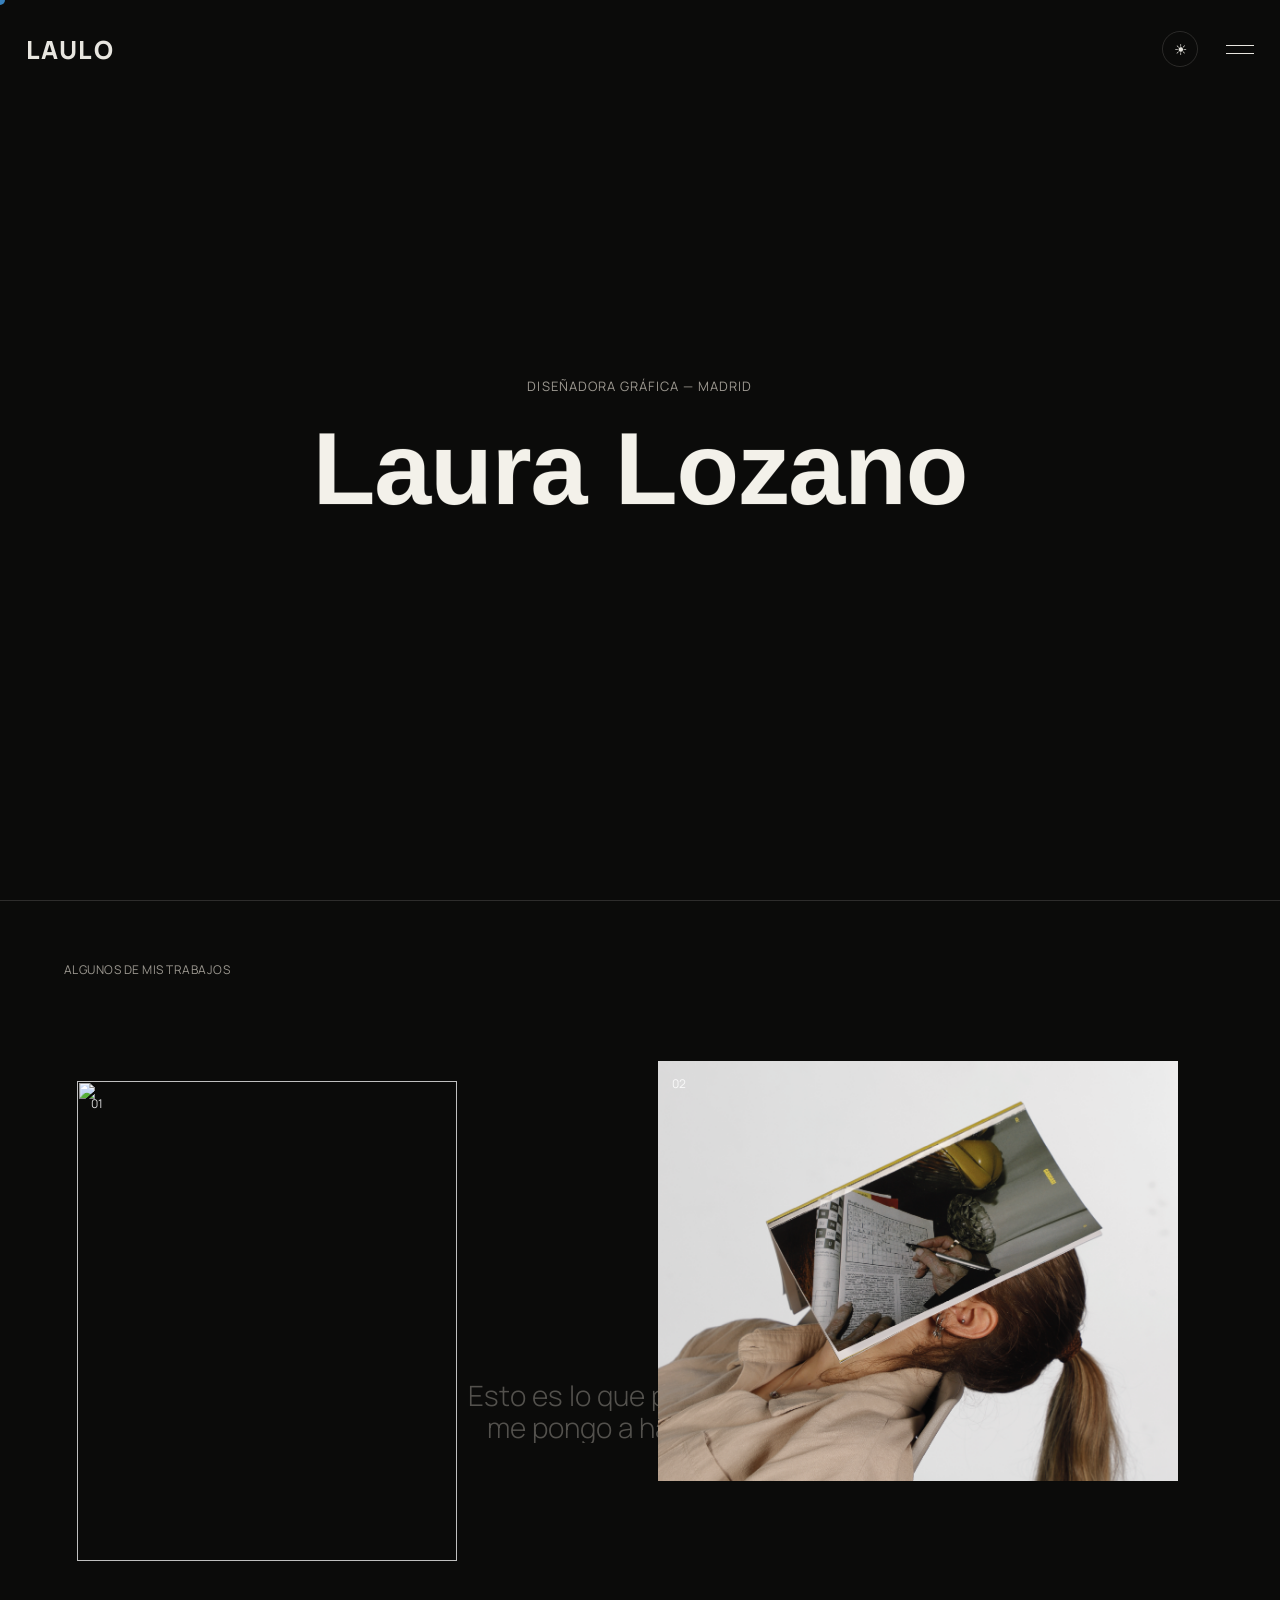
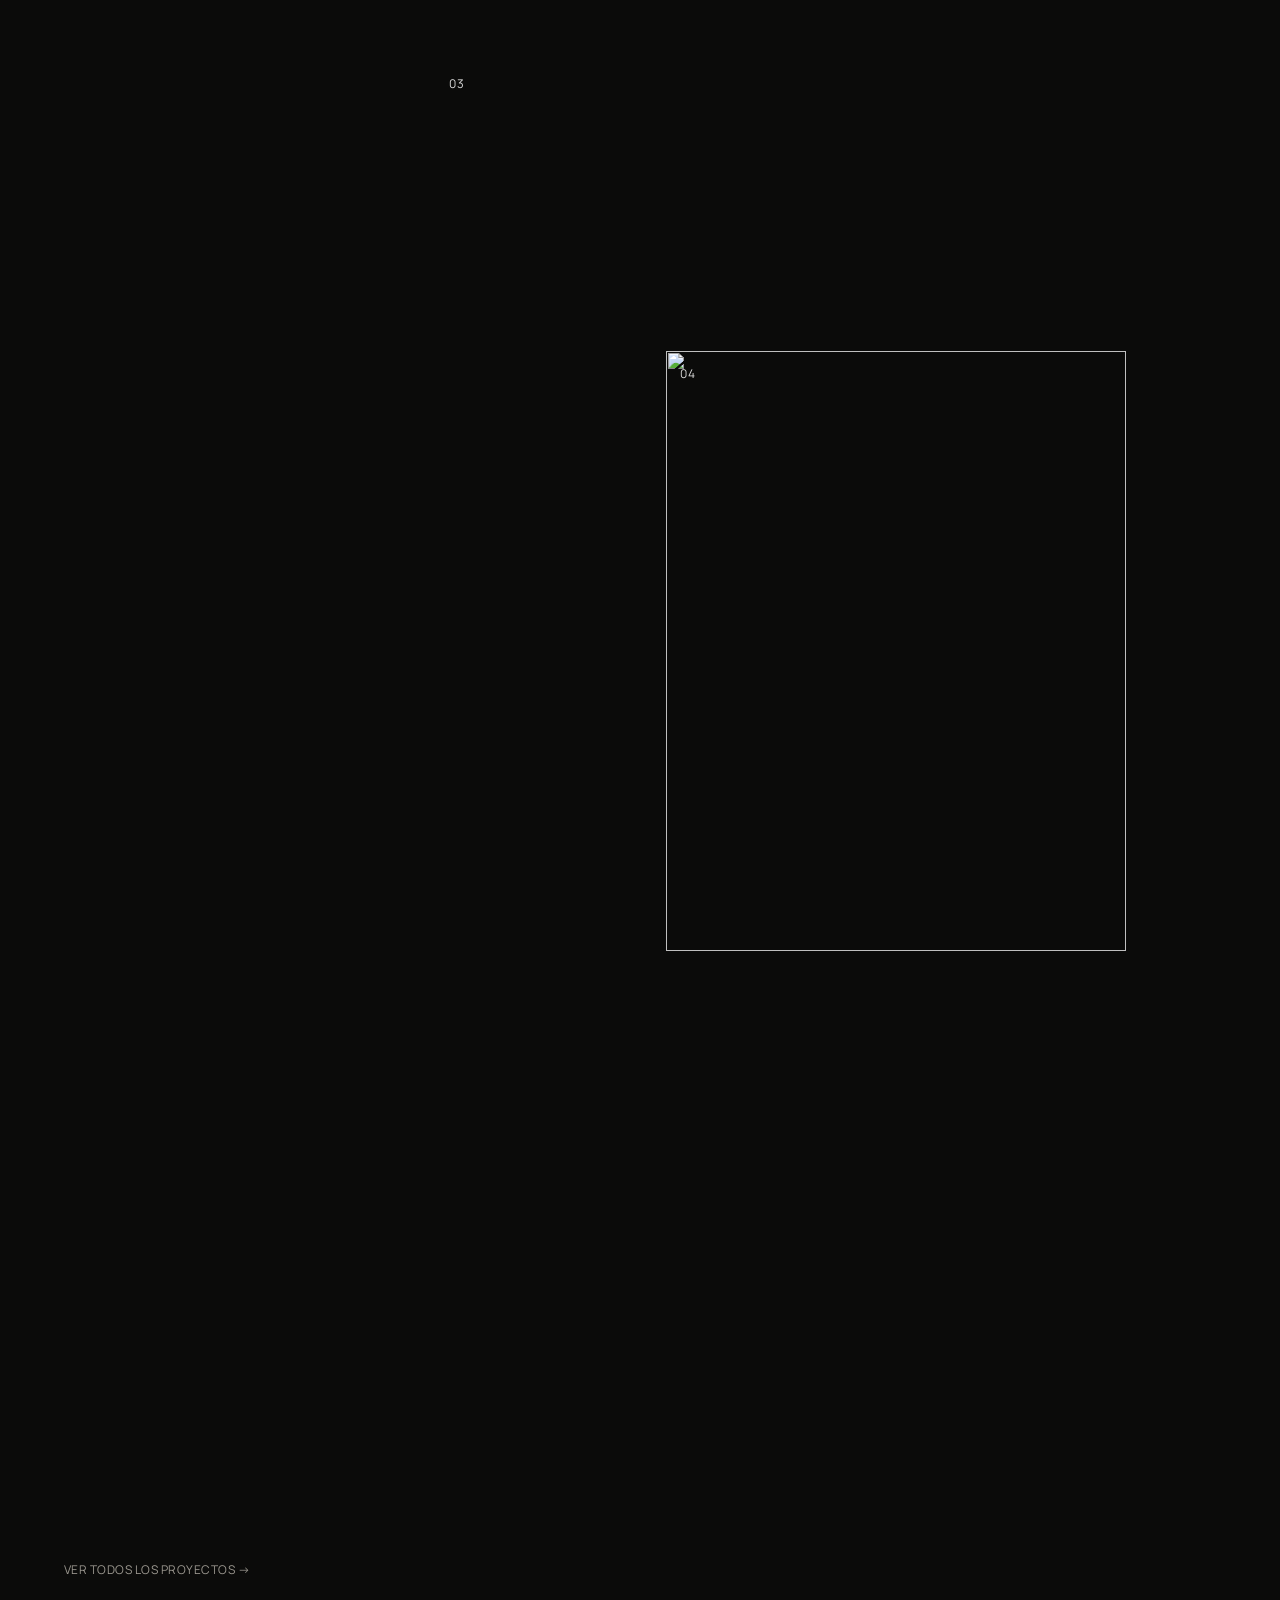
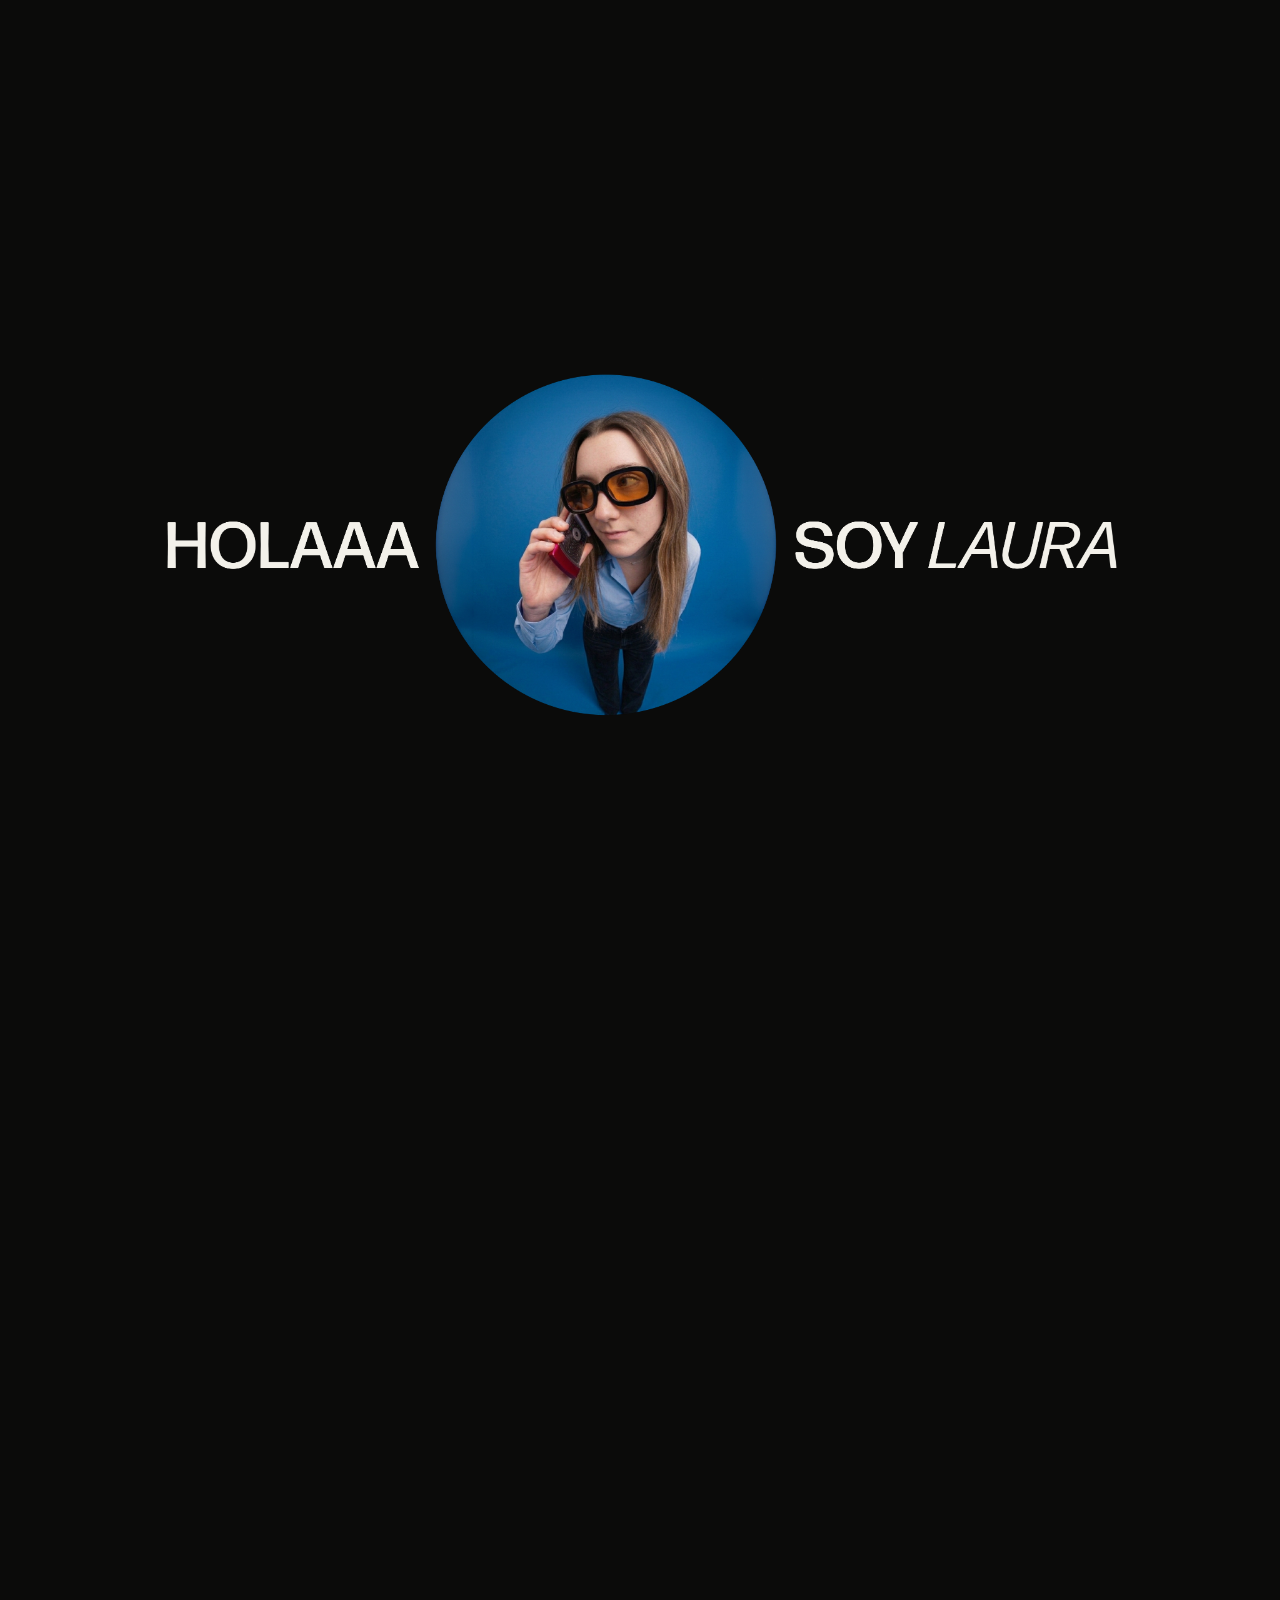
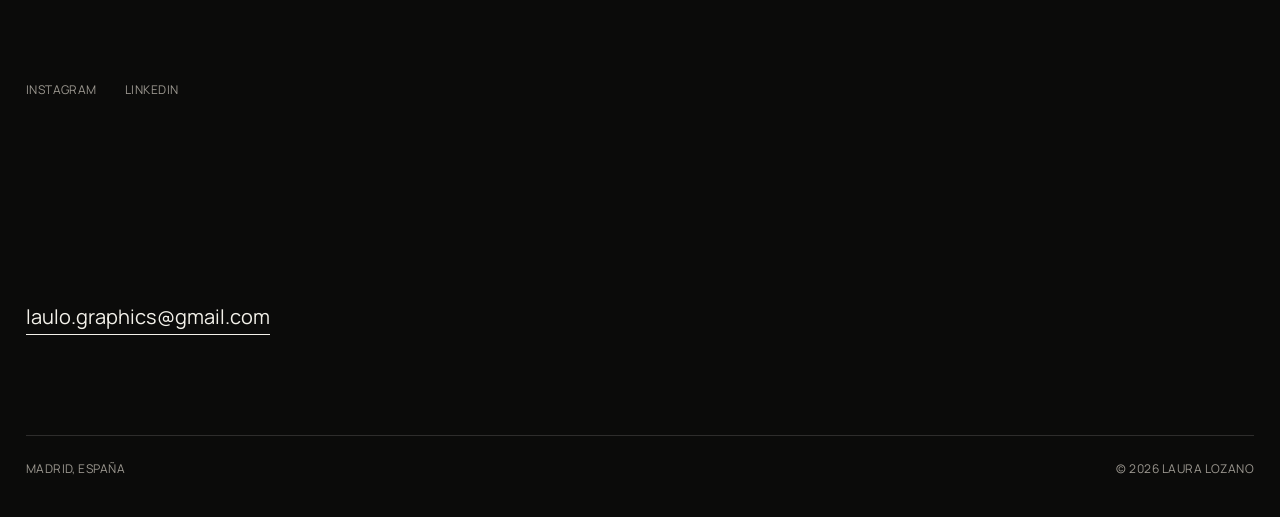
==== index.html @ b8328072 "v3" ====
<!DOCTYPE html>
<html lang="es">
<head>
<meta charset="UTF-8">
<meta name="viewport" content="width=device-width, initial-scale=1.0">
<title>Laura Lozano — Diseño gráfico</title>
<link rel="icon" href="img/logo-laulo.png">
<script>(function(){try{var t=localStorage.getItem('laulo-theme');if(t==='light'){document.documentElement.setAttribute('data-theme','light');}}catch(e){}})();</script>
<link rel="stylesheet" href="style.css?v=3">
<link rel="preconnect" href="https://fonts.googleapis.com">
<link rel="preconnect" href="https://fonts.gstatic.com" crossorigin>
<link href="https://fonts.googleapis.com/css2?family=Fraunces:ital,opsz,wght@0,9..144,300;0,9..144,500;0,9..144,600;1,9..144,400&family=Manrope:wght@300;400;500;700;800&display=swap" rel="stylesheet">
<link rel="stylesheet" href="https://use.typekit.net/nhz4exj.css">
</head>
<body>

<div class="cursor" id="cursor"></div>

<!-- NAV -->
<nav class="menu">

  <a href="#hero" class="logo">LAULO</a>

  <div class="nav-actions">
    <button class="theme-toggle" id="themeToggle" aria-label="Cambiar a modo claro">☾</button>
    <button class="menu-toggle" id="menuToggle" aria-label="Abrir menú">
    <span></span>
    <span></span>
  </button>
  </div>

</nav>

<div class="menu-overlay" id="menuOverlay">

  <div class="menu-overlay-links">

    <a href="Trabajos.html">Trabajos</a>
    <a href="#sobre-mi">Sobre mí</a>
    <a href="#contacto">Contacto</a>

  </div>

</div>

<!-- HERO -->
<section class="hero" id="hero">
  <p class="hero-role">Diseñadora gráfica — Madrid</p>
  <h1 class="hero-name" id="heroName" aria-label="Laura Lozano">

    <span class="word-wrap ww1">
        <span class="word-ghost">Laura</span>
        <span class="word-fill">Laura</span>
    </span>

    <div class="hero-auto-gallery" id="heroAutoGallery">

        <div class="hero-auto-slide active">
            <img src="img/portada libro.png" alt="">
        </div>

        <div class="hero-auto-slide">
            <img src="img/casicasifoto.png" alt="">
        </div>

        <div class="hero-auto-slide">
            <img src="img/Audrey.jpg" alt="">
        </div>

        <div class="hero-auto-slide">
            <img src="img/cervezas.png" alt="">
        </div>

        <div class="hero-auto-slide">
            <img src="img/mamatfg.png" alt="">
        </div>

        <div class="hero-auto-slide">
            <img src="img/LOZANO.LAURA_3.1_ZAPATILLA_RENDERL1.jpg" alt="">
        </div>

        <div class="hero-auto-slide">
            <img src="img/CASICASI3.jpg" alt="">
        </div>

        <div class="hero-auto-slide">
            <img src="img/mockup cerveza cabeza.png" alt="">
        </div>

        <div class="hero-auto-slide">
            <img src="img/Log-Lady.jpg" alt="">
        </div>

        <div class="hero-auto-slide">
            <img src="img/FOLLETO.png" alt="">
        </div>

        <div class="hero-auto-slide">
            <img src="img/0_0056.png" alt="">
        </div>

        <div class="hero-auto-slide">
            <img src="img/mockup latas.jpg" alt="">
        </div>

        <div class="hero-auto-slide">
            <img src="img/caja grande.png" alt="">
        </div>

        <div class="hero-auto-slide">
            <img src="img/MK2.png" alt="">
        </div>

    </div>

    <span class="word-wrap ww2">
        <span class="word-ghost">Lozano</span>
        <span class="word-fill">Lozano</span>
    </span>

</h1>
</section>

<!-- TRABAJOS: 5 piezas flotando, sin retícula -->
<section class="floatworks" id="trabajos">
  <div class="floatworks-phrase">
    <p class="reveal-words scroll-reactive">Esto es lo que pasa cuando<br>me pongo a hacer cosas</p>
  </div>

  <p class="floatworks-eyebrow mono">Algunos de mis trabajos</p>

  <a href="LoQueEmpiezaADesaparecer.html" class="float-item f1">
    <span class="float-index mono">01</span>
    <img src="img/portada libro.png" alt="">
    <div class="float-info">
      <h3>Lo que empieza a desaparecer sin hacer ruido</h3>
      <span class="mono">Editorial</span>
    </div>
  </a>

  <a href="CasiCasi.html" class="float-item f2">
    <span class="float-index mono">02</span>
    <img src="img/casicasifoto.png" alt="">
    <div class="float-info">
      <h3>Casicasi</h3>
      <span class="mono">Editorial</span>
    </div>
  </a>

  <a href="3dNike.html" class="float-item f3">
    <span class="float-index mono">03</span>
    <video src="video/Lozano.Laura_SpotZapatilla30fps.mp4" autoplay muted loop playsinline></video>
    <div class="float-info">
      <h3>Modelado 3D Nike</h3>
      <span class="mono">Modelado 3D</span>
    </div>
  </a>

  <a href="FotosTwinPeaks.html" class="float-item f4">
    <span class="float-index mono">04</span>
    <img src="img/Audrey.jpg" alt="">
    <div class="float-info">
      <h3>Sesión fotográfica - Twin Peaks</h3>
      <span class="mono">Dirección de arte y fotografía</span>
    </div>
  </a>

  <a href="Pepi33.html" class="float-item f5">
    <span class="float-index mono">05</span>
    <img src="img/cervezas.png" alt="">
    <div class="float-info">
      <h3>PEPI33</h3>
      <span class="mono">Packaging</span>
    </div>
  </a>

  <a href="Trabajos.html" class="worklist-all mono">Ver todos los proyectos →</a>
</section>

<!-- SOBRE MÍ --> 
<section class="about-stage" id="sobre-mi">

  <div class="about-sticky">

    <!-- FOTO FIJA — imagen distinta según pantalla:
         más vertical en móvil para que no haya que recortarla mal.
         Sustituye "img/fotoojopezLETRA-vertical.jpg" por tu foto vertical real. -->
    <div class="about-background">
      <picture class="theme-img theme-img-dark">
        <source media="(max-width:900px)" srcset="img/foto-black-movil.png">
        <img src="img/fotoojopezLETRA para black.png" alt="Laura Lozano">
      </picture>
      <picture class="theme-img theme-img-light">
        <source media="(max-width:900px)" srcset="img/foto-light-movil.png">
        <img src="img/fotoojopezLETRA para light.png" alt="Laura Lozano">
      </picture>
    </div>

    <!-- CAPA QUE SUBE -->
    <div class="about-overlay">

      <div class="about-content">

        <p class="about-eyebrow mono">Sobre mí</p>

        <div class="about-main">

          <p class="about-bio">
            Holaa, te preguntarás quién soy yo. <br>

            Pues soy un nervio con patas que no sabe estar quieta. De las que empieza una cosa y acaba haciendo otras tres por el camino. De las que echa macarrones a ojo y luego se sorprende cuando hay para alimentar a 12 personas. De las que llora viendo una peli cuando dos se enamoran al final, aunque lleve hora y media sabiendo que iban a acabar juntos. <br>

            También soy bastante cabezota cuando tengo una idea en la cabeza. Me gusta probar hasta encontrar esa pequeña cosa que hace que todo encaje. Soy de las que se fija en detalles que probablemente nadie más va a ver, pero que para mí cambian completamente el resultado. <br>

            Estudié Diseño Gráfico y Multimedia en UDIT y ahora intento convertir todo este nervio en algo útil: ideas, proyectos y muchas horas delante del ordenador
          </p>

        </div>

        <div class="about-details">

          <div class="about-detail">
            <p class="mono">Servicios</p>

            <span style="--i:0">Identidad visual</span>
            <span style="--i:1">Editorial</span>
            <span style="--i:2">Dirección de arte</span>
            <span style="--i:3">Packaging</span>
            <span style="--i:4">Motion</span>
          </div>

          <div class="about-detail">
            <p class="mono">Herramientas</p>

            <span style="--i:0">Illustrator</span>
            <span style="--i:1">InDesign</span>
            <span style="--i:2">Photoshop</span>
            <span style="--i:3">After Effects</span>
            <span style="--i:4">Cinema 4D</span>
            <span style="--i:5">Figma</span>
          </div>

        </div>

      </div>

    </div>

  </div>

</section>

<!-- CIERRE / CONTACTO -->
<footer class="cta" id="contacto">
  <div class="cta-social mono">
    <a href="#">Instagram</a>
    <a href="#">LinkedIn</a>
  </div>

  <h2 class="cta-title reveal-words scroll-reactive">nos vemos pronto :)</h2>
  <a href="mailto:hola@lauralozano.com" class="cta-link">laulo.graphics@gmail.com</a>

  <div class="cta-bottom mono">
    <span>Madrid, España</span>
    <span>© 2026 Laura Lozano</span>
  </div>
</footer>

<script src="main.js"></script>
</body>
</html>
---- style.css ----
/*=========================
RESET Y TOKENS
=========================*/

*{ margin:0; padding:0; box-sizing:border-box; }

:root{
    --bg:#0B0B0A;
    --fg:#F3F1EA;
    --fg-soft:#9C9890;
    --fg-dim:rgba(243,241,234,.25);
    --fg-dim-2:rgba(243,241,234,.16);
    --accent:#3881bc;
    --cursor-color:#3881bc;
    --line:rgba(243,241,234,.15);
    --overlay-strong:rgba(11,11,10,.82);
    --overlay-soft:rgba(11,11,10,.72);
    --overlay-soft-mobile:rgba(11,11,10,.78);
}

:root[data-theme="light"]{
    --bg:#F3F1EA;
    --fg:#0B0B0A;
    --fg-soft:#5A564E;
    --fg-dim:rgba(11,11,10,.25);
    --fg-dim-2:rgba(11,11,10,.16);
    --line:rgba(11,11,10,.15);
    --overlay-strong:rgba(243,241,234,.85);
    --overlay-soft:rgba(243,241,234,.8);
    --overlay-soft-mobile:rgba(243,241,234,.84);
}

/* transición suave al cambiar de tema */
body, .menu-overlay, .about-overlay, .about-sticky, .about-detail span,
.cursor, .cta, nav.menu{
    transition: background-color .35s ease, color .35s ease;
}

html{ scroll-behavior:smooth; }

/*=========================================================
TIPOGRAFÍA CINÉTICA
- .reveal-words: cada palabra sube y aparece con un pequeño
  retardo entre sí, activado al entrar en el viewport.
- .scroll-reactive: el bloque entero se inclina/estira según
  la velocidad de scroll (efecto "Léo Parpeix"), vía JS.
=========================================================*/

.reveal-words .word{
    display:inline-block;
    overflow:hidden;
    vertical-align:top;
}

.reveal-words .word-inner{
    display:inline-block;
    transform:translateY(115%);
    transition:transform .7s cubic-bezier(.16,1,.3,1);
    transition-delay:calc(var(--i) * 0.035s);
}

.reveal-words.is-visible .word-inner{
    transform:translateY(0);
}

.scroll-reactive{
    display:inline-block;
    will-change:transform;
    transform-origin:center;
}

/*=========================================================
HILO COSIDO
Línea tipo hilo de coser que se va trazando sola mientras
se hace scroll por la sección de trabajos, conectando las
tarjetas flotantes. Referencia al taller de tapicería.
Solo en desktop: en móvil las tarjetas se apilan y el
recorrido del hilo ya no tendría sentido visual.
=========================================================*/

.floatworks-thread{
    position:absolute;
    inset:0;
    width:100%;
    height:100%;
    z-index:0;
    pointer-events:none;
}

/*=========================================================
PERSONAJE 3D
Blob orgánico que se retuerce y recorre la pantalla mientras
navegas. Fijo respecto al viewport, no bloquea clics.
Solo desktop (ver JS: se desactiva por media query, WebGL o
reduced-motion). z-index por debajo del nav (1001) y del
overlay del menú (1000), por encima del contenido normal.
=========================================================*/

#blobCanvas{
    position:fixed;
    inset:0;
    width:100%;
    height:100%;
    z-index:500;
    pointer-events:none;
}

@media (max-width:900px){
    #blobCanvas{
        display:none;
    }
}

@media (prefers-reduced-motion: reduce){
    html{ scroll-behavior:auto; }
    *{ animation-duration:.01ms !important; transition-duration:.01ms !important; }
}

body{
    background:var(--bg);
    color:var(--fg);
    font-family:'Manrope',sans-serif;
    overflow-x:hidden;
    cursor:none;
}

img{ width:100%; display:block; }
video, svg, canvas, iframe{ max-width:100%; }
a{ color:inherit; text-decoration:none; }

.mono{
    font-family:'Manrope',sans-serif;
    letter-spacing:.04em;
    text-transform:uppercase;
    font-size:12px;
}

@media (hover:none){
    body{ cursor:auto; }
    .cursor{ display:none; }
}

/*=========================
CURSOR
=========================*/

.cursor{
    position:fixed; top:0; left:0;
    width:10px; height:10px;
    border-radius:50%;
    background:var(--cursor-color);
    pointer-events:none;
    z-index:9999;
    transform:translate(-50%,-50%);
    transition:width .3s, height .3s, background .3s, border-color .3s;
}

.cursor.active{
    width:64px;
    height:64px;
    background:transparent;
    border:1px solid var(--cursor-color);
}

/*=========================
IMÁGENES QUE SIGUEN AL CURSOR
=========================*/

.cursor-trail{
    position:fixed;
    top:0; left:0;
    width:140px;
    aspect-ratio:4/5;
    overflow:hidden;
    pointer-events:none;
    z-index:5;
    opacity:0;
    transform:translate(-50%,-50%) scale(.85);
    transition:opacity .12s ease-out, transform .18s ease-out;
}

.cursor-trail img{
    width:100%;
    height:100%;
    object-fit:cover;
}

.cursor-trail.show{
    opacity:1;
    transform:translate(-50%,-50%) scale(1);
}

.cursor-trail.hide{
    opacity:0;
    transform:translate(-50%,-50%) scale(.94);
    transition:opacity .25s ease-in, transform .25s ease-in;
}

/*=========================
NAV
=========================*/

.menu{
    position:fixed;
    top:0;
    left:0;
    right:0;

    display:flex;
    justify-content:space-between;
    align-items:center;

    padding:28px 2vw;

    z-index:1001;

    mix-blend-mode:difference;
}

:root[data-theme="light"] .menu{
    mix-blend-mode:normal;
    background:rgba(243,241,234,.75);
    backdrop-filter:blur(10px);
    -webkit-backdrop-filter:blur(10px);
    border-bottom:1px solid var(--line);
}

.logo{
    font-size:25px;
    font-weight:1000;
    letter-spacing:.05em;
    position:relative;
    z-index:1002;
}


/* BOTÓN HAMBURGUESA */

/* BOTÓN MODO CLARO/OSCURO */

.theme-toggle{
    position:relative;

    width:36px;
    height:36px;

    display:flex;
    align-items:center;
    justify-content:center;

    border:1px solid var(--line);
    border-radius:50%;
    background:transparent;
    color:var(--fg);

    font-size:15px;
    line-height:1;

    cursor:none;

    z-index:1002;

    transition:border-color .3s ease, transform .3s ease;
}

.theme-toggle:hover{
    border-color:var(--fg-soft);
    transform:scale(1.08);
}


.nav-actions{
    display:flex;
    align-items:center;
    gap:14px;
}

.menu-toggle{
    position:relative;

    width:42px;
    height:42px;

    display:flex;
    flex-direction:column;
    justify-content:center;
    align-items:flex-end;
    gap:7px;

    border:0;
    background:transparent;

    cursor:none;

    padding:0;

    z-index:1002;
}

.menu-toggle span{
    display:block;

    width:28px;
    height:1px;

    background:var(--fg);

    transition:
        transform .4s cubic-bezier(.16,1,.3,1),
        width .4s ease;
}

/* Cuando el menú está abierto */

.menu-toggle.active span:first-child{
    transform:translateY(4px) rotate(45deg);
}

.menu-toggle.active span:last-child{
    transform:translateY(-4px) rotate(-45deg);
}


/*=========================
OVERLAY DEL MENÚ
=========================*/

.menu-overlay{
    position:fixed;
    inset:0;
    height:100vh;
    display:flex;
    align-items:center;
    justify-content:center;

    /* Fondo oscuro */
    background:var(--overlay-strong);

    /* Desenfoca lo que queda detrás */
    backdrop-filter:blur(18px);
    -webkit-backdrop-filter:blur(30px);

    opacity:0;
    visibility:hidden;

    transition:
        opacity .5s ease,
        visibility .5s ease;

    z-index:1000;
}

/* menú abierto */

.menu-overlay.active{
    opacity:1;
    visibility:visible;
}


/* ENLACES */

.menu-overlay-links{
    display:flex;
    flex-direction:column;
    align-items:center;
    text-align:center;
    width:100%;
}

.menu-overlay-links a{
    position:relative;

    font-family:'Manrope', sans-serif;
    font-size:clamp(60px, 10vw, 160px);
    font-weight:300;
    line-height:.95;
    letter-spacing:-.05em;

    color:var(--fg-dim);

    transition:
        color .35s ease,
        transform .45s cubic-bezier(.16,1,.3,1);

    cursor:none;
}


/*=========================
BOLITAS
=========================*/

.menu-overlay-links a::before,
.menu-overlay-links a::after{
    content:"";

    position:absolute;
    top:50%;

    width:11px;
    height:11px;

    border-radius:50%;

    background:var(--fg);

    opacity:0;

    transform:translateY(-50%) scale(0);

    transition:
        opacity .25s ease,
        transform .55s cubic-bezier(.16,1,.3,1);
}


/* izquierda */

.menu-overlay-links a::before{
    right:calc(100% + 5vw);
}


/* derecha */

.menu-overlay-links a::after{
    left:calc(100% + 5vw);
}


/*=========================
HOVER
=========================*/

.menu-overlay-links a:hover{
    color:var(--fg);
    transform:translateX(10px);
}

.menu-overlay-links a:hover::before,
.menu-overlay-links a:hover::after{
    opacity:1;
    transform:translateY(-50%) scale(1);
}

body.menu-open{
    overflow:hidden;
}


/*=========================
HERO
=========================*/

.hero{
    position:relative;
    min-height:100vh;
    display:flex;
    flex-direction:column;
    align-items:center;
    justify-content:center;
    text-align:center;
    padding:0 5vw;
}

.hero-role{
    font-size:13px;
    text-transform:uppercase;
    letter-spacing:.08em;
    color:var(--fg-soft);
    margin-bottom:20px;
    transition:transform .6s ease, opacity .6s ease;
}

.hero-name{
    position:relative;
    font-family:"sanzio", sans-serif;
    font-weight:600;
    font-size:clamp(36px, 8vw, 200px);
    line-height:1.05;
    letter-spacing:-.01em;
    white-space:nowrap;
    display:flex;
    gap:0.28em;
}

/* cada palabra es su propia unidad */

.word-wrap{
    position:relative;
    display:inline-block;
    transition:transform .7s cubic-bezier(.16,1,.3,1);
}

.word-ghost{
    display:block;
    white-space:nowrap;
    color:transparent;
    -webkit-text-stroke:1px var(--line);
}

.word-fill{
    position:absolute;
    top:0;
    left:0;
    color:var(--fg);
    -webkit-text-stroke:0;
    white-space:nowrap;
    clip-path:inset(-25% 100% -25% 0);
    animation:fillName 1s cubic-bezier(.65,0,.35,1) forwards;
}

.ww1 .word-fill{
    animation-delay:.3s;
}

.ww2 .word-fill{
    animation-delay:1.3s;
}

@keyframes fillName{
    to{
        clip-path:inset(-25% -25% -25% 0);
    }
}

.hero-tagline{
    margin-top:28px;
    max-width:38ch;
    font-size:17px;
    font-weight:300;
    color:var(--fg-soft);
}

/* carrusel automático entre Laura y Lozano */
.hero-auto-gallery{
    display:none;
}

/*=========================
TRABAJOS — ESCRITORIO
=========================*/

.float-item img,
.float-item video{
    width:100%;
    height:100%;
    object-fit:cover;
}

.floatworks{
    position:relative;
    width:100%;
    height:2400px;
    padding-top:60px;
    border-top:1px solid var(--line);
}

/* frase fija detrás */

.floatworks-phrase{
    position:sticky;
    top:0;

    height:100vh;

    display:flex;
    align-items:center;
    justify-content:center;

    padding:0 5vw;

    text-align:center;

    z-index:0;

    pointer-events:none;
}

.floatworks-phrase p{
    font-family:'Manrope', sans-serif;

    font-size:clamp(28px, 0.5vw, 30px);
    font-weight:300;

    line-height:1.15;

    max-width:22ch;

    color:var(--fg-soft);

    opacity:.5;
}

.floatworks-eyebrow{
    position:absolute;
    top:60px;
    left:5vw;
    color:var(--fg-soft);
    z-index:2;
}


.float-item{
    position:absolute;
    z-index:2;

    display:block;
    overflow:hidden;
    cursor:none;
}

.float-item img{
    width:100%;
    height:100%;
    object-fit:cover;
    transition:transform 1.2s cubic-bezier(.16,1,.3,1);
}

.float-item:hover img{
    transform:scale(1.06);
}

.float-index{
    position:absolute;
    top:14px;
    left:14px;
    color:#fff;
    z-index:2;
    opacity:.85;
}

.float-info{
    position:absolute;
    left:0;
    bottom:0;
    width:100%;
    padding:18px;
    color:#fff;
    background:linear-gradient(to top, rgba(0,0,0,.6), transparent 70%);
    opacity:0;
    transform:translateY(10px);
    transition:opacity .4s ease, transform .4s ease;
}

.float-item:hover .float-info{
    opacity:1;
    transform:translateY(0);
}

.float-info h3{
    font-family:"form-djr", sans-serif;
    font-weight:500;
    font-size:17px;
    line-height:1.05;
    letter-spacing:-.02em;
    margin-bottom:5px;
}

.float-info span{
    font-family:"form-djr", sans-serif;
    font-size:11px;
    letter-spacing:.02em;
    opacity:.85;
}

/* posiciones originales — NO TOCAR */

.f1{
    width:380px;
    height:480px;
    left:6%;
    top:180px;
}

.f2{
    width:520px;
    height:420px;
    right:8%;
    top:160px;
}

.f3{
    width:340px;
    height:460px;
    left:34%;
    top:760px;
}

.f4{
    width:460px;
    height:600px;
    right:12%;
    top:1050px;
}

.f5{
    width:620px;
    height:400px;
    left:8%;
    top:1750px;
}

.worklist-all{
    position:absolute;
    left:5vw;
    top:2260px;
    display:inline-block;
    z-index:2;
    color:var(--fg-soft);
    transition:color .3s;
}

.worklist-all:hover{
    color:var(--accent);
}

/*=========================
SOBRE MÍ
=========================*/
.about-stage{
    position:relative;
    height:340vh;
    width:100%;
}

/*=========================================================
CONTENEDOR QUE SE QUEDA FIJO
=========================================================*/

.about-sticky{
    position:sticky;
    top:0;

    width:100%;
    height:100vh;

    overflow:hidden;
    background:var(--bg);
}


/*=========================================================
FOTO DE FONDO
=========================================================*/

.about-background{
    position:absolute;
    inset:0;

    display:flex;
    align-items:center;
    justify-content:center;

    z-index:0;
}

.theme-img-light{
    display:none;
}

:root[data-theme="light"] .theme-img-dark{
    display:none;
}

:root[data-theme="light"] .theme-img-light{
    display:block;
}


/*
La foto no ocupa toda la pantalla.
Se ajusta a su proporción real (object-fit:contain) para que
nunca se recorte por los lados, dentro de un tamaño máximo.
*/

.about-background img{
    width:auto;
    height:auto;

    max-width: min(1485px, 80vw);
    max-height:72vh;

    object-fit:contain;

    transform:scale(1);

    transition:
        filter .2s linear,
        transform .2s linear;
}


/*=========================================================
CAPA QUE SUBE
=========================================================*/

.about-overlay{

    position:absolute;

    left:0;
    bottom:0;

    width:100%;
    height:100%;

    z-index:2;

    /*
    Empieza completamente fuera
    de la pantalla.
    */

    transform:translateY(100%);

    background:var(--overlay-soft);

    backdrop-filter:blur(22px);
    -webkit-backdrop-filter:blur(22px);

    will-change:transform;
}


/*=========================================================
CONTENIDO
=========================================================*/

.about-content{

    width:100%;
    height:100%;

    padding:5vh 2vw;

    display:flex;
    flex-direction:column;

    overflow-y:auto;
}


/* pequeño título */

.about-eyebrow{
    color:var(--fg-soft);
    margin-bottom:auto;
}


/*=========================================================
BLOQUE PRINCIPAL
=========================================================*/

.about-main{
    width:min(700px,80vw);
}


.about-main h2{

    font-family:'Fraunces', serif;

    font-weight:500;

    font-size:clamp(42px,6vw,82px);

    line-height:.95;

    letter-spacing:-.035em;

    margin-bottom:32px;
}


.about-bio{

    max-width:62ch;

    font-size:clamp(16px, 1.15vw, 19px);

    line-height:1.5;

    font-weight:300;

    color:var(--fg-soft);

    margin-bottom:14px;
}

.about-bio .bio-word{
    color:var(--fg-dim-2);
    transition:color .35s ease;
}

.about-bio .bio-word.is-active{
    color:var(--fg);
}


/*=========================================================
SERVICIOS + HERRAMIENTAS
=========================================================*/

.about-details{

    margin-top:auto;

    display:grid;

    grid-template-columns:1fr 1fr;

    gap:60px;

    padding-top:40px;

    border-top:1px solid var(--line);
}


.about-detail{

    display:flex;

    flex-wrap:wrap;

    align-items:center;

    gap:8px;

    min-width:0;
}


.about-detail .mono{

    width:100%;

    color:var(--fg-soft);

    margin-bottom:8px;
}


.about-detail span{

    font-size:13px;

    color:var(--fg);

    padding-right:12px;

    border-right:1px solid var(--line);
}


.about-detail span:last-child{
    border-right:0;
}

/*=========================
CIERRE / CONTACTO
=========================*/

.cta{
    padding:120px 2vw 40px;
    display:flex;
    flex-direction:column;
    align-items:flex-start;
    border-top:1px solid var(--line);
}

.cta-social{
    display:flex;
    gap:28px;
    margin-bottom:60px;
}

.cta-social a{
    color:var(--fg-soft);
    transition:color .3s;
}

.cta-social a:hover{
    color:var(--accent);
}

.cta-title{
    font-family:"form-djr", sans-serif;
    font-weight:500;
    font-size:clamp(48px, 9vw, 120px);
    line-height:.95;
    margin-bottom:36px;
}

.cta-link{
    font-size:20px;
    border-bottom:1px solid var(--fg);
    padding-bottom:4px;
    transition:color .3s, border-color .3s;
}

.cta-link:hover{
    color:var(--accent);
    border-color:var(--accent);
}

.cta-bottom{
    width:100%;
    display:flex;
    justify-content:space-between;
    margin-top:100px;
    padding-top:24px;
    border-top:1px solid var(--line);
    color:var(--fg-soft);
}

/* -----------------------------PAGINA TRABAJOS---------------------------------------- */
/*=========================================================
PÁGINA TODOS LOS TRABAJOS
=========================================================*/

.works-body{
    background:var(--bg);
    color:var(--fg);
}


/*=========================================================
CURSOR — PÁGINA TRABAJOS
=========================================================*/

.works-body .cursor{
    position:fixed;
    top:0;
    left:0;

    width:9px;
    height:9px;

    border-radius:50%;

    background:var(--cursor-color);

    pointer-events:none;

    z-index:9999;

    transform:translate(-50%,-50%);

    opacity:1;

    transition:
        width .3s cubic-bezier(.16,1,.3,1),
        height .3s cubic-bezier(.16,1,.3,1),
        background .3s ease;
}

.works-body .cursor.active{
    width:55px;
    height:55px;

    background:transparent;

    border:1px solid var(--cursor-color);
}


/*=========================================================
CONTENEDOR
=========================================================*/

.all-works{
    position:relative;
    width:100%;
    min-height:100vh;

    padding:
        150px
        2vw
        100px;

    overflow:hidden;
}


/*=========================================================
CABECERA
=========================================================*/

.all-works-header{
    margin-bottom:100px;
}

.all-works-header .mono{
    color:var(--fg-soft);
    margin-bottom:20px;
}

.all-works-header h1{
    font-family:"form-djr", sans-serif;
    font-weight:500;

    font-size:clamp(42px,5vw,80px);

    line-height:.9;
    letter-spacing:-.035em;
}


/*=========================================================
LISTA
=========================================================*/

.projects-list{
    width:100%;

    border-top:1px solid var(--line);
}


/*=========================================================
CADA FILA
=========================================================*/

.project-row{
    position:relative;

    width:100%;
    min-height:82px;

    display:grid;

    grid-template-columns:
        45px
        minmax(300px,2fr)
        minmax(120px,1fr)
        60px;

    align-items:center;

    column-gap:15px;

    border-bottom:1px solid var(--line);

    color:var(--fg-soft);

    transition:
        color .3s ease,
        padding-left .4s cubic-bezier(.16,1,.3,1);

    cursor:none;
}


/*=========================================================
NÚMERO
=========================================================*/

.project-number{
    font-size:11px;
}


/*=========================================================
NOMBRE DEL PROYECTO
=========================================================*/

.project-name{
    font-family:"form-djr", sans-serif;
    font-weight:400;

    font-size:1vw;

    line-height:1;
    letter-spacing:-.02em;

    color:var(--fg-soft);

    transition:
        color .3s ease,
        transform .4s cubic-bezier(.16,1,.3,1);
}


/*=========================================================
TIPO Y AÑO
=========================================================*/

.project-type,
.project-year{
    font-size:11px;

    color:var(--fg-soft);

    transition:
        color .3s ease;
}


/*=========================================================
HOVER
=========================================================*/

.project-row:hover{
    padding-left:14px;

    color:var(--fg);
}

.project-row:hover .project-name,
.project-row:hover .project-type,
.project-row:hover .project-year,
.project-row:hover .project-number{
    color:var(--fg);
}


/*=========================================================
IMAGEN DE PREVIEW
=========================================================*/

.project-preview{
    position:fixed;

    top:50%;
    left:68%;

    width:180px;
    aspect-ratio:4 / 5;

    overflow:hidden;

    pointer-events:none;
    z-index:50;

    opacity:0;

    transform:
        translate(-50%,-50%)
        translate(
            var(--preview-x, 0px),
            var(--preview-y, 0px)
        )
        rotate(var(--preview-rotation, 0deg))
        scale(.92);

    transition:
        opacity .25s ease,
        transform .45s cubic-bezier(.16,1,.3,1);
}

.project-preview.visible{
    opacity:1;

    transform:
        translate(-50%,-50%)
        translate(
            var(--preview-x, 0px),
            var(--preview-y, 0px)
        )
        rotate(var(--preview-rotation, 0deg))
        scale(1);
}

.project-preview img{
    width:100%;
    height:100%;
    object-fit:cover;
    display:block;
}


/*=========================================================
POSICIONES VARIABLES
=========================================================*/

/*
Cada proyecto aparece en una zona ligeramente diferente.
No sigue el cursor.
*/

.project-row:nth-child(1) .project-preview{
    transform:
        translate(-50%,-50%)
        translateY(-25px)
        rotate(-2deg)
        scale(.92);
}

.project-row:nth-child(2) .project-preview{
    transform:
        translate(-50%,-50%)
        translate(25px,15px)
        rotate(1.5deg)
        scale(.92);
}

.project-row:nth-child(3) .project-preview{
    transform:
        translate(-50%,-50%)
        translate(-15px,35px)
        rotate(-1deg)
        scale(.92);
}

.project-row:nth-child(4) .project-preview{
    transform:
        translate(-50%,-50%)
        translate(30px,-20px)
        rotate(2deg)
        scale(.92);
}

.project-row:nth-child(5) .project-preview{
    transform:
        translate(-50%,-50%)
        translate(-25px,20px)
        rotate(-1.5deg)
        scale(.92);
}


/*=========================================================
ESTADO VISIBLE
=========================================================*/

.project-preview.visible{
    opacity:1;
}


/*
Animación de entrada diferente según proyecto
*/

.project-row:nth-child(1):hover ~ .project-preview{
    transform:
        translate(-50%,-50%)
        translateY(-25px)
        rotate(-2deg)
        scale(1);
}

.project-row:nth-child(2):hover ~ .project-preview{
    transform:
        translate(-50%,-50%)
        translate(25px,15px)
        rotate(1.5deg)
        scale(1);
}

.project-row:nth-child(3):hover ~ .project-preview{
    transform:
        translate(-50%,-50%)
        translate(-15px,35px)
        rotate(-1deg)
        scale(1);
}

.project-row:nth-child(4):hover ~ .project-preview{
    transform:
        translate(-50%,-50%)
        translate(30px,-20px)
        rotate(2deg)
        scale(1);
}

.project-row:nth-child(5):hover ~ .project-preview{
    transform:
        translate(-50%,-50%)
        translate(-25px,20px)
        rotate(-1.5deg)
        scale(1);
}


/*=========================================================
RESPONSIVE
=========================================================*/

@media(max-width:900px){

    .works-body .cursor{
        display:none;
    }

 .all-works{
        padding:
            120px
            4vw
            70px;
    }

    .all-works-header{
        margin-bottom:55px;
    }

    .all-works-header h1{
        font-size:clamp(42px,10vw,75px);
    }

    .project-row{
        min-height:80px;

        grid-template-columns:
            35px
            1fr
            auto;

        column-gap:10px;
    }

    .project-name{
        font-size:clamp(18px,5vw,30px);
    }

    .project-type{
        display:none;
    }

    .project-year{
        font-size:10px;
        white-space:nowrap;
    }

    .project-preview{
        left:50%;
        width:150px;
    }
}


/*=========================================================
RESPONSIVE
=========================================================*/

@media(max-width:900px){

    .all-works{

        padding:
            140px
            5vw
            80px;

    }


    .all-works-header{

        margin-bottom:70px;

    }


    .project-row{

        min-height:100px;

        grid-template-columns:
            40px
            1fr
            auto;

        column-gap:12px;

    }


    .project-name{

        font-size:clamp(23px,7vw,42px);

    }


    /*
    OCULTAMOS LA CATEGORÍA
    PARA QUE NO ROMPA EL GRID
    */

    .project-type{

        display:none;

    }


    .project-year{

        font-size:10px;

        white-space:nowrap;

    }


    /*
    EN MÓVIL LA IMAGEN
    APARECE CENTRADA
    */

    .project-preview{

        left:50%;

        width:150px;

    }

}




/*=========================================================
RESPONSIVE INDEX
=========================================================*/

@media(max-width:900px){

    body{
        cursor:auto;
    }

    .cursor,
    .cursor-trail{
        display:none;
    }

    .links{
        display:none;
    }

    
    /*=========================
    HERO RESPONSIVE
    =========================*/

    .hero{
        min-height:100svh;
        padding:80px 5vw 50px;
    }

    .hero-name{
        flex-direction:column;
        align-items:center;
        gap:0;
        font-size:clamp(64px,20vw,160px);
        line-height:.82;
    }

    .word-wrap{
        position:relative;
        z-index:2;
        transition:transform .9s cubic-bezier(.16,1,.3,1);
    }

    /*
    Laura y Lozano empiezan juntos.
    Cuando JS añade .split se separan.
    */

    .hero.split .ww1{
        transform:translateY(-1.6em);
    }

    .hero.split .ww2{
        transform:translateY(1.6em);
    }

    /*
    Este valor puedes mantenerlo como lo
    hayas ajustado manualmente.
    */

    .hero.split .hero-role{
        transform:translateY(-100px);
        opacity:.65;
    }

    /*=========================
    CARRUSEL DEL HERO
    =========================*/

    .hero-auto-gallery{
        display:block;
        position:absolute;
        top:50%;
        left:50%;
        transform:translate(-50%,-50%);
        width:clamp(120px,34vw,190px);
        aspect-ratio:4/5;
        overflow:hidden;
        opacity:0;
        transition:opacity .6s ease;
        z-index:1;
        pointer-events:none;
    }

    .hero-auto-gallery.show{
        opacity:1;
    }

    .hero-auto-slide{
        position:absolute;
        inset:0;
        opacity:0;
        transition:opacity .8s ease;
    }

    .hero-auto-slide.active{
        opacity:1;
    }

    .hero-auto-slide img{
        width:100%;
        height:100%;
        object-fit:cover;
    }

    /*=========================
    TRABAJOS RESPONSIVE
    SIGUEN SIENDO FLOTANTES
    =========================*/

    .floatworks{
        height:1800px;
        padding:60px 5vw 60px;
        overflow:hidden;
    }

    .floatworks-phrase{
        position:sticky;
        top:0;
        height:100vh;
        display:flex;
    }

    .floatworks-phrase p{
        font-size:clamp(28px,7vw,50px);
        max-width:18ch;
        line-height:1.2;
    }

    .floatworks-eyebrow{
        position:absolute;
        top:40px;
        left:5vw;
    }

    /*
    IMPORTANTE:
    NO ponemos position:relative.
    Las imágenes siguen flotando.
    */

    .float-item{
        position:absolute;
        margin:0;
    }

    .float-item img,
    .float-item video{
        width:100%;
        height:100%;
        object-fit:cover;
    }

    /*
    Posiciones responsive.
    Siguen descolocadas y superpuestas
    visualmente como en desktop.
    */

    .f1{
        width:42vw;
        height:280px;
        left:5vw;
        top:180px;
    }

    .f2{
        width:54vw;
        height:230px;
        right:4vw;
        top:400px;
    }

    .f3{
        width:40vw;
        height:270px;
        left:30vw;
        top:650px;
    }

    .f4{
        width:48vw;
        height:310px;
        right:5vw;
        top:920px;
    }

    .f5{
        width:62vw;
        height:250px;
        left:4vw;
        top:1300px;
    }

    /*
    En pantallas táctiles mostramos la información
    porque no existe hover.
    */

    .float-info{
        opacity:1;
        transform:none;
    }

    .worklist-all{
        position:absolute;
        left:5vw;
        top:1650px;
        display:inline-block;
    }

    /*=========================
    SOBRE MÍ
    =========================*/
.about-stage{
    height:300vh;
}


.about-sticky{
    height:100svh;
}


/* FOTO — imagen más vertical en móvil (ver <picture> en el HTML),
   sin recortar: se ajusta con object-fit:contain */

.about-background img{

    width:auto;
    height:auto;

    max-width:min(420px,88vw);
    max-height:68vh;

    object-fit:contain;

}


/* CAPA */

.about-overlay{

    background:var(--overlay-soft-mobile);

    backdrop-filter:blur(18px);
    -webkit-backdrop-filter:blur(18px);
}


/* CONTENIDO */

.about-content{

    padding:70px 6vw 35px;

}


/* TÍTULO */

.about-main{

    width:100%;

}


.about-main h2{

    font-size:clamp(42px,12vw,70px);

    margin-bottom:26px;

}


.about-bio{

    font-size:clamp(15px, 3.6vw, 17px);

    max-width:46ch;

    line-height:1.45;

}


/* DETALLES */

.about-details{

    grid-template-columns:1fr;

    gap:24px;

    padding-top:25px;

}


.about-detail{

    gap:7px;

}


.about-detail .mono{

    margin-bottom:4px;

}


.about-detail span{

    font-size:12px;

}

    /*=========================
    FOOTER
    =========================*/

    .cta{
        padding:90px 6vw 30px;
    }

    .cta-social{
        flex-wrap:wrap;
        gap:20px;
        margin-bottom:50px;
    }

    .cta-bottom{
        flex-direction:column;
        gap:10px;
        margin-top:70px;
    }
}

/*=========================================================
PÁGINA DE DETALLE DE PROYECTO
=========================================================*/
/* =========================================================
   PÁGINA DE PROYECTO — LAYOUT DOS COLUMNAS
========================================================= */

.project-layout {
    width: 100%;
    display: grid;
    grid-template-columns: 40% 60%;
    align-items: start;
}


/* =========================================================
   COLUMNA IZQUIERDA — INFORMACIÓN FIJA
========================================================= */

/* =========================================================
   COLUMNA IZQUIERDA — FIJA
========================================================= */

.project-sidebar {
    position: sticky;
    top: 0;

    height: 100vh;
    min-width: 0;

    padding: 120px 3vw 50px 2vw;

    border-right: 1px solid var(--line);
}


/* División interna en dos columnas */

.project-sidebar-inner {
    width: 100%;
    height: 100%;

    display: grid;

    grid-template-columns: 1fr 1.3fr;

    gap: 35px;
}


/* =========================================================
   NOMBRE DEL PROYECTO
========================================================= */

.project-name {
    padding-top: 2px;
    min-width: 0;
}

.project-name p {
    font-family: "form-djr", sans-serif;

    font-size: clamp(16px, 1.5vw, 24px);

    font-weight: 500;

    line-height: 1.1;

    letter-spacing: -.02em;

    max-width: 13ch;
}


/* =========================================================
   INFORMACIÓN
========================================================= */

.project-info-content {
    min-width: 0;

    height: 100%;

    display: flex;
    flex-direction: column;

    justify-content: space-between;
}


.project-eyebrow {
    color: var(--fg-soft);

    margin-bottom: 24px;
}


.project-desc {
    font-size: 14px;

    line-height: 1.7;

    font-weight: 300;

    color: var(--fg-soft);
}


/* =========================================================
   INFORMACIÓN INFERIOR
========================================================= */

.project-info-side {
    display: flex;

    flex-direction: column;

    gap: 30px;

    padding-top: 28px;

    border-top: 1px solid var(--line);
}


.project-meta-group {
    display: flex;

    flex-direction: column;

    gap: 9px;
}


.project-tags-label {
    color: var(--fg-soft);
}


.tag-list {
    display: flex;

    flex-wrap: wrap;

    gap: 7px;
}


.tag-list span {
    font-size: 11px;

    line-height: 1.4;

    padding-right: 9px;

    border-right: 1px solid var(--line);
}


.tag-list span:last-child {
    border-right: 0;
}


/* =========================================================
   COLUMNA DERECHA — GALERÍA
========================================================= */

.project-gallery {
    min-width: 0;

    padding: 120px 5vw;

    display: flex;
    flex-direction: column;

    gap: 120px;
}


/* Cada bloque */

.gallery-block {
    width: 100%;
}


/* Etiqueta */

.gallery-label {
    margin-bottom: 16px;

    color: var(--fg-soft);

    font-size: 11px;

    letter-spacing: .12em;

    text-transform: uppercase;
}


/* =========================================================
   IMÁGENES Y VÍDEOS
========================================================= */

.gallery-block img,
.gallery-block video {
    width: 100%;

    height: auto;

    display: block;

    object-fit: contain;
}


/* =========================================================
   TEXTO ENTRE IMÁGENES
========================================================= */

.gallery-text {
    max-width: 48ch;

    padding-left: 8%;
}


.gallery-text p {
    font-family: 'Fraunces', serif;

    font-size: clamp(20px, 2vw, 32px);

    font-weight: 300;

    line-height: 1.35;

    color: var(--fg);
}

.project-next{
    display:flex;
    justify-content:space-between;
    align-items:center;
    padding:70px 5vw;
    border-top:1px solid var(--line);
    color:inherit;
    text-decoration:none;
    transition:padding-left .3s ease,color .3s ease;
}

.project-next:hover{
    padding-left:16px;
    color:var(--accent);
}

.video-post-casicasi{
    width: 60vw;
    height: auto;
    display: block;
    object-fit: contain;
}

/*=========================================================
BOTÓN DE SONIDO EN VÍDEO
Para vídeos con audio que arrancan silenciados por autoplay,
un botón pequeño para activar/quitar el sonido.
=========================================================*/

.video-with-sound{
    position:relative;
}

.video-sound-toggle{
    position:absolute;
    bottom:18px;
    right:18px;

    width:26px;
    height:26px;

    display:flex;
    align-items:center;
    justify-content:center;

    border:0;
    background:transparent;

    color:#fff;
    opacity:.55;

    cursor:none;
    z-index:3;

    transition:opacity .25s ease;
}

.video-sound-toggle svg{
    width:18px;
    height:18px;
}

.video-sound-toggle:hover{
    opacity:1;
}


@media (max-width:900px){

    .menu-overlay-links a{
        color:var(--fg);
        opacity:0;
        transform:translateY(30px);
    }

   /*--------------------------------
      Overlay
    --------------------------------*/

    .menu-overlay{

        align-items:center;

        justify-content:flex-start;

        padding-left:8vw;
        padding-right:8vw;
    }


    /*--------------------------------
      Contenedor de enlaces
    --------------------------------*/

    .menu-overlay-links{

        width:100%;

        align-items:flex-start;

        text-align:left;

        /* MUCHO MÁS ESPACIO ENTRE OPCIONES */
        gap:55px;
    }


    /*--------------------------------
      Enlaces móviles
    --------------------------------*/

    .menu-overlay-links a{

        font-size:clamp(58px,16vw,115px);

        font-weight:300;

        line-height:.9;

        letter-spacing:-.055em;

        color:var(--fg);

        /* Estado inicial */
        opacity:0;

        transform:translateX(-45px);

        /* El movimiento lo controla la animación */
        transition:none;
    }


    /*--------------------------------
      QUITAMOS LAS BOLITAS
    --------------------------------*/

    .menu-overlay-links a::before,
    .menu-overlay-links a::after{

        display:none;
    }


    /*--------------------------------
      ANIMACIÓN AL ABRIR
    --------------------------------*/

    .menu-overlay.active .menu-overlay-links a{

        animation:
            menuMobileEnter .7s
            cubic-bezier(.16,1,.3,1)
            forwards;
    }


    /* Primera palabra */

    .menu-overlay.active .menu-overlay-links a:nth-child(1){

        animation-delay:.08s;
    }


    /* Segunda palabra */

    .menu-overlay.active .menu-overlay-links a:nth-child(2){

        animation-delay:.18s;
    }


    /* Tercera palabra */

    .menu-overlay.active .menu-overlay-links a:nth-child(3){

        animation-delay:.28s;
    }

}


/*=========================================================
ANIMACIÓN ENTRADA MENÚ MÓVIL
=========================================================*/

@keyframes menuMobileEnter{

      0%{
        opacity:0;
        transform:translateX(-80px);
        filter:blur(8px);
    }

    100%{
        opacity:1;
        transform:translateX(0);
        filter:blur(0);
    }
}

/*=========================================================
RESPONSIVE PÁGINA DE PROYECTO
=========================================================*/

@media(max-width:900px){

    /*=========================
    TRABAJOS — COLUMNA
    =========================*/

    .floatworks{
        height:auto;
        padding:80px 5vw 60px;
        overflow:hidden;
    }

    .floatworks-thread{
        display:none;
    }

    /* La frase de fondo desaparece en móvil/tablet */
    .floatworks-phrase{
        display:none;
    }

    .floatworks-eyebrow{
        position:static;
        margin-bottom:32px;
    }

    /* Las piezas dejan de ser flotantes
       y pasan a formar una columna */
    .float-item{
        position:relative !important;

        width:100% !important;
        height:320px !important;

        top:auto !important;
        left:auto !important;
        right:auto !important;

        margin-bottom:24px;
    }

    .float-item img,
    .float-item video{
        width:100%;
        height:100%;
        object-fit:cover;
    }

    /* En móvil/tablet no hay hover,
       por eso mostramos siempre la información */
    .float-info{
        opacity:1;
        transform:none;
    }

    .worklist-all{
        position:static;
        display:block;
        margin-top:12px;
    }

     .about-stage,
    .about-sticky,
    .about-overlay,
    .about-content,
    .about-main,
    .about-details,
    .about-detail {
        box-sizing: border-box !important;
        max-width: 100% !important;
    }

    .about-stage {
        width: 100% !important;
        position: relative;
    }

    .about-sticky {
        width: 100% !important;
        left: 0 !important;
        right: 0 !important;
    }

    .about-overlay {
        width: 100% !important;
        left: 0 !important;
        right: 0 !important;
    }

    .about-content {
        width: 100% !important;
        min-width: 0 !important;
    }

    .about-main {
        width: 100% !important;
        min-width: 0 !important;
    }

    .about-details {
        width: 100% !important;
        min-width: 0 !important;
    }

    .about-detail {
        width: 100% !important;
        min-width: 0 !important;
    }

    .about-detail span {
        min-width: 0 !important;
    }
.project-layout {
        display: block;
    }


    /* La información deja de ser fija */

    .project-sidebar {
        position: relative;

        height: auto;

        padding: 120px 6vw 70px;

        border-right: 0;

        border-bottom: 1px solid var(--line);
    }


    .project-sidebar-inner {
        display: flex;
        flex-direction: column;
        align-items: center;
        text-align: center;

        gap: 30px;
    }

    .project-info-content {
        align-items: center;
    }

    .project-info-side {
        align-items: center;
    }

    .project-meta-group {
        align-items: center;
    }

    .tag-list {
        justify-content: center;
    }


    .project-title {
        font-size: clamp(42px, 11vw, 72px);
    }

    .project-name p {
        max-width: 28ch;
        font-size: clamp(20px, 5vw, 28px);
    }


    .project-desc {
        font-size: 14px;
    }


    .project-info-side {
        padding-top: 25px;
    }


    /* Galería */

    .project-gallery {
        padding: 70px 6vw;

        gap: 20px;
    }


    .gallery-text {
        padding-left: 0;
    }


    .gallery-text p {
        font-size: 24px;
    }

    
}

/*=========================================================
MÓVIL PEQUEÑO
=========================================================*/

@media(max-width:420px){

    .hero-name{
        font-size:clamp(52px,18vw,100px);
    }

    .hero-role{
        font-size:10px;
    }

    .hero-auto-gallery{
        width:clamp(115px,36vw,155px);
    }

    /*
    Las imágenes siguen flotando también
    en móvil pequeño.
    */

    .floatworks{
        height:auto;
        padding-left:5vw;
        padding-right:5vw;
    }

    .floatworks-phrase p{
        font-size:clamp(26px,8vw,38px);
    }

    .f1{
        width:48vw;
        height:250px;
        left:4vw;
        top:170px;
    }

    .f2{
        width:58vw;
        height:210px;
        right:3vw;
        top:370px;
    }

    .f3{
        width:44vw;
        height:250px;
        left:27vw;
        top:600px;
    }

    .f4{
        width:52vw;
        height:280px;
        right:3vw;
        top:870px;
    }

    .f5{
        width:68vw;
        height:230px;
        left:3vw;
        top:1200px;
    }

    .worklist-all{
        left:5vw;
        top:1500px;
    }

    .about{
        padding-left:5vw;
        padding-right:5vw;
    }

    .cta{
        padding-left:5vw;
        padding-right:5vw;
    }

    .project-info{
        padding-left:5vw;
        padding-right:5vw;
    }

    .project-next{
        padding-left:5vw;
        padding-right:5vw;
    }
}
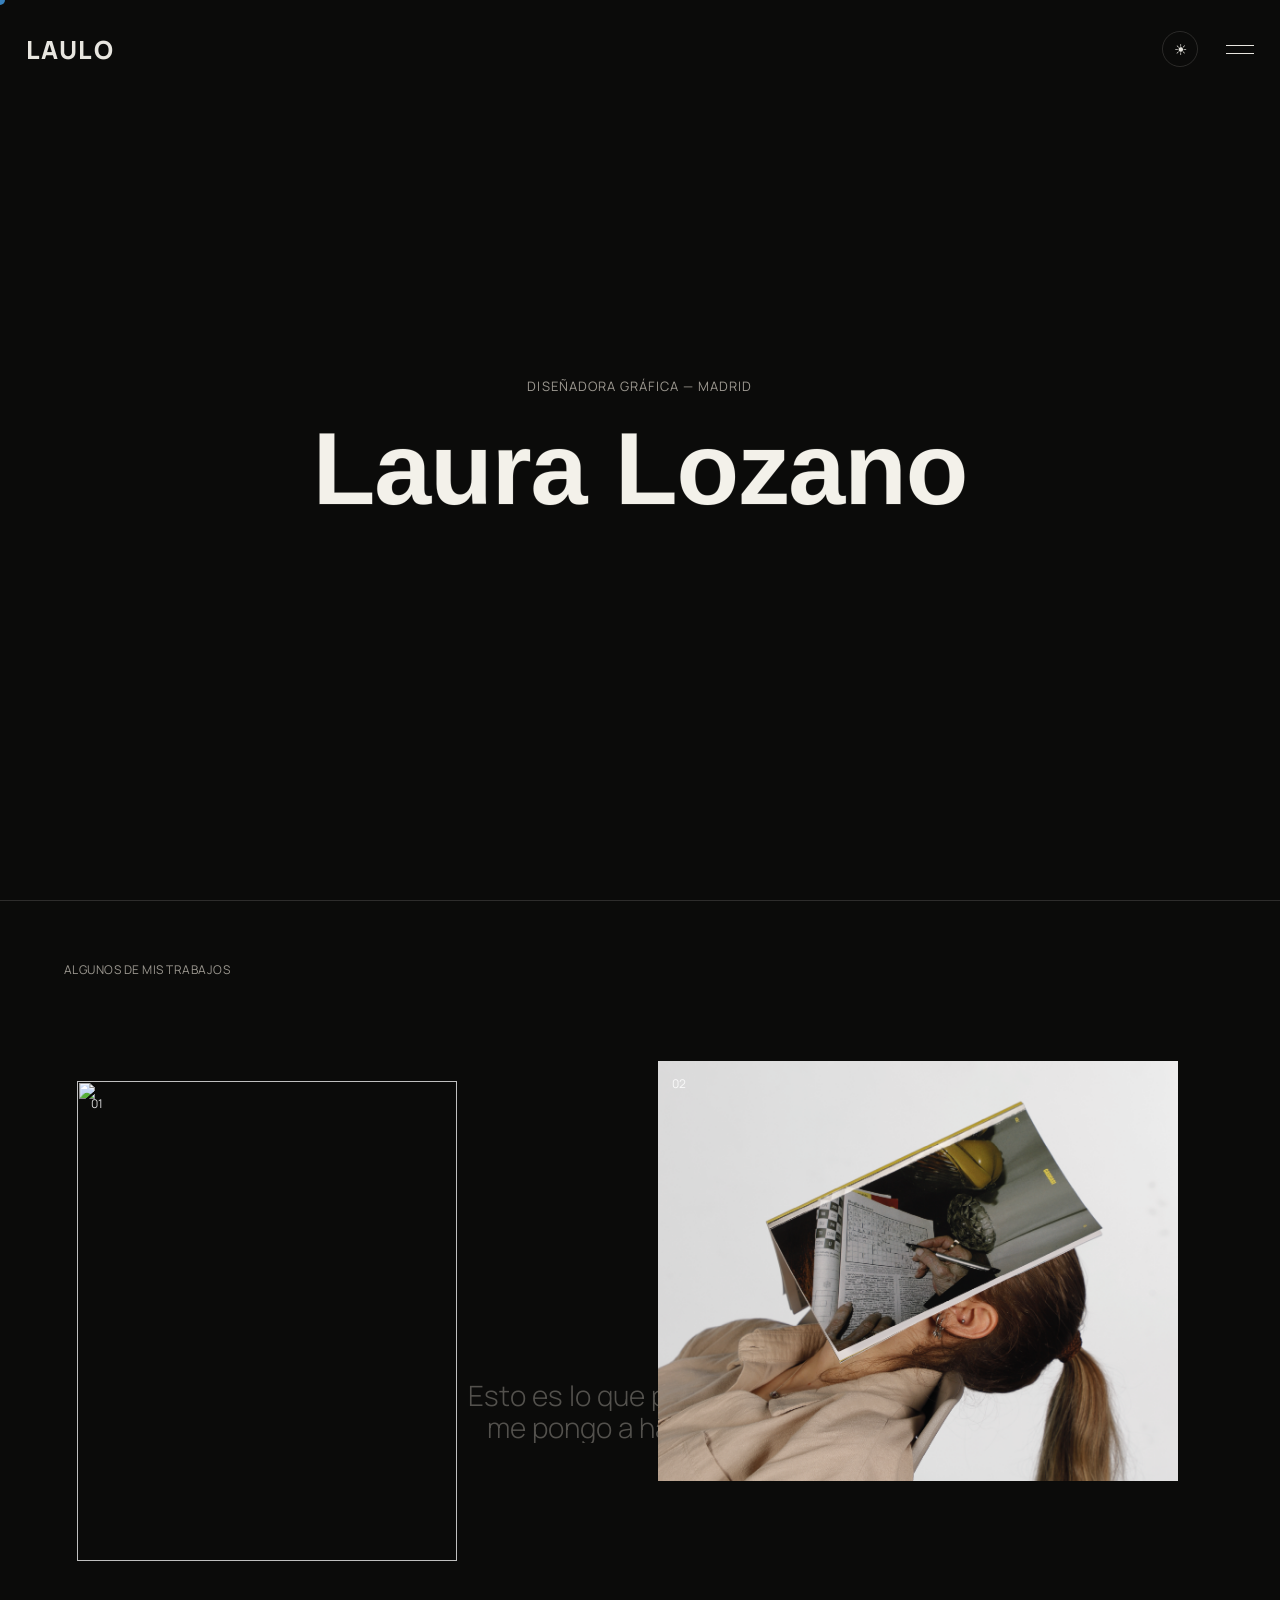
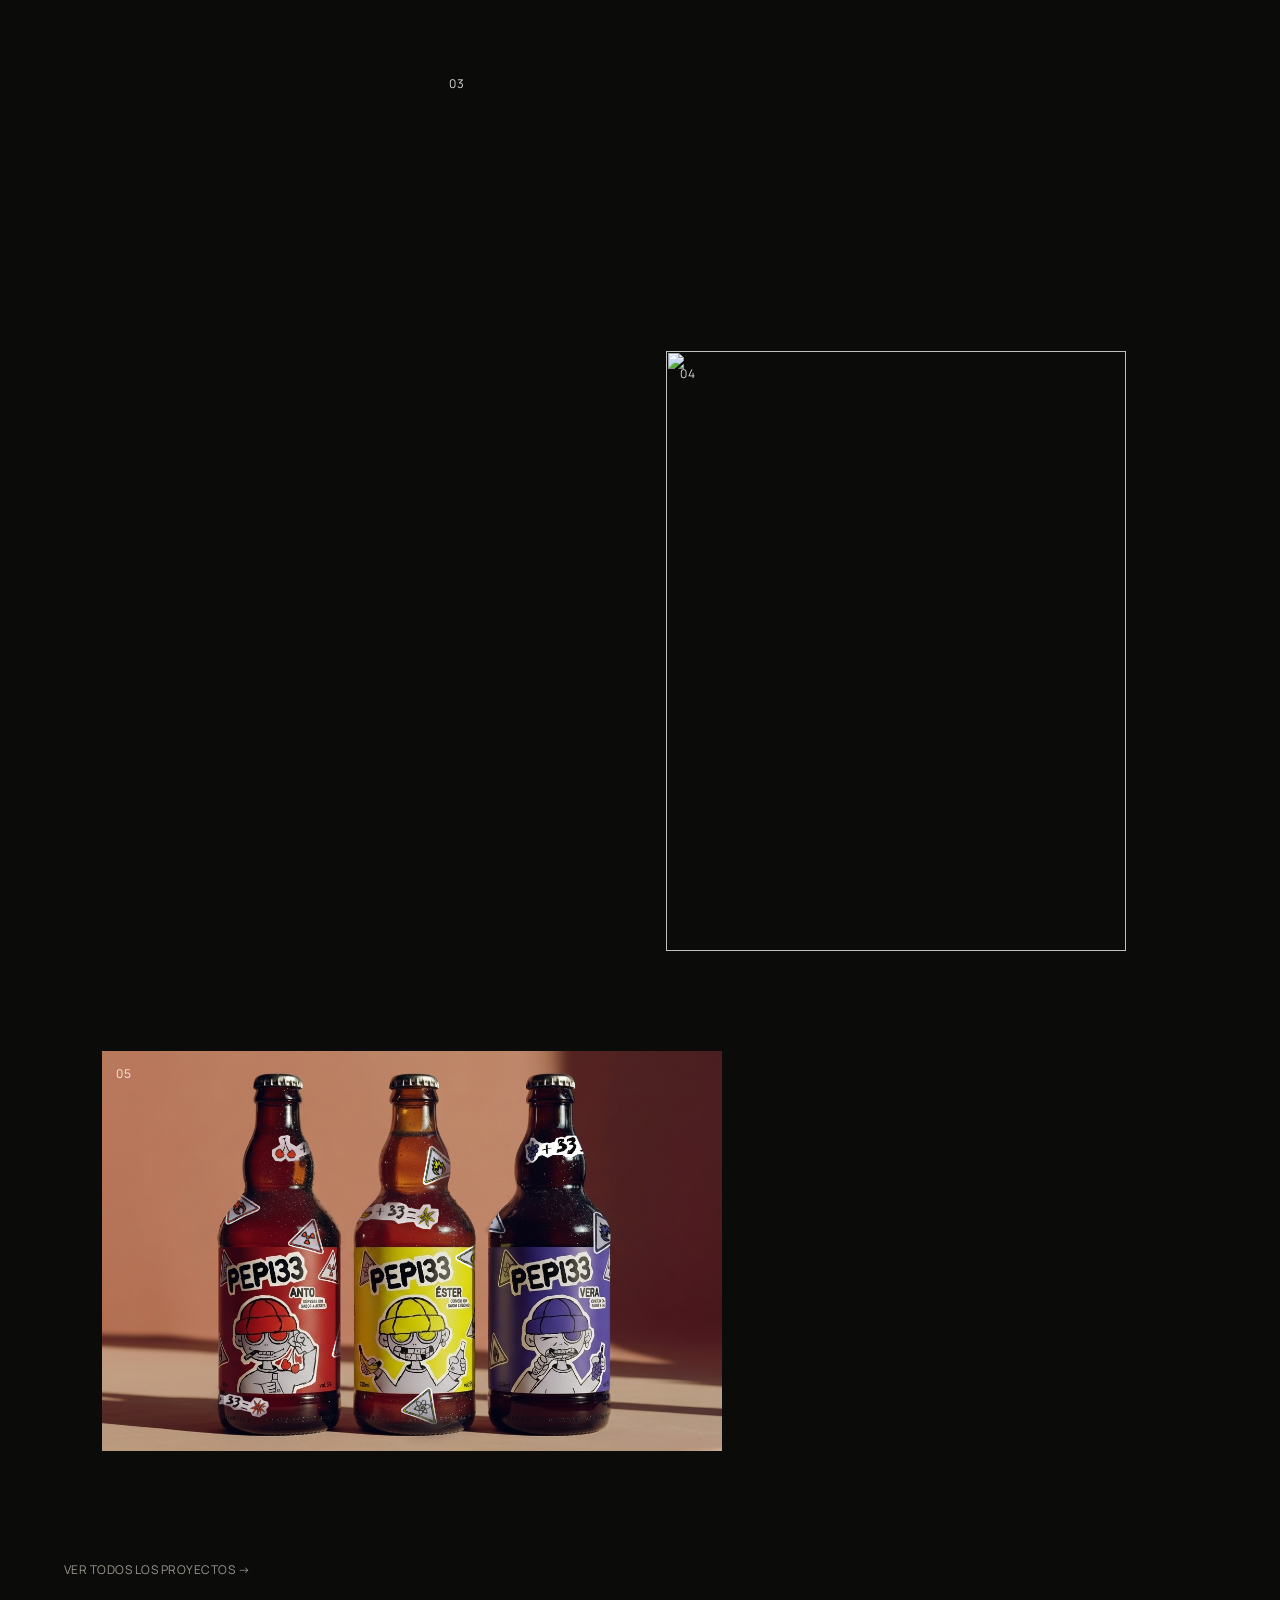
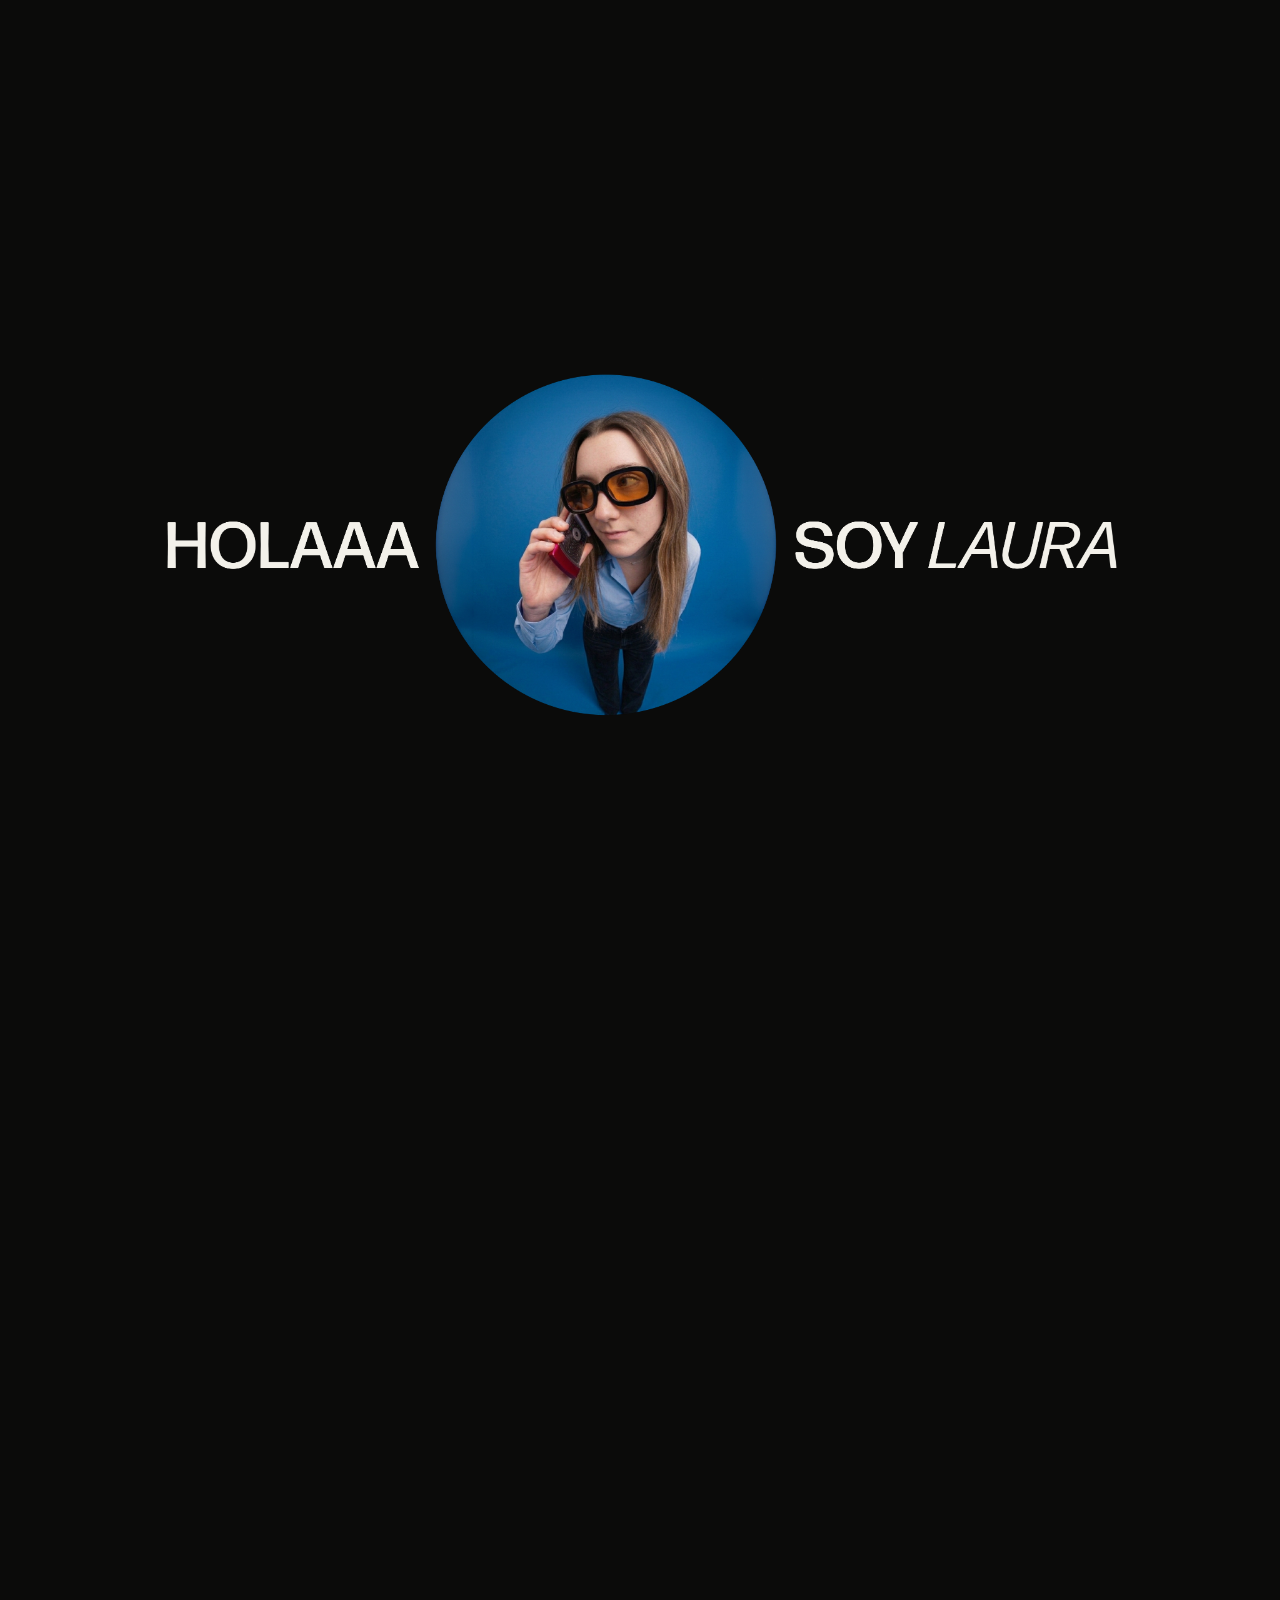
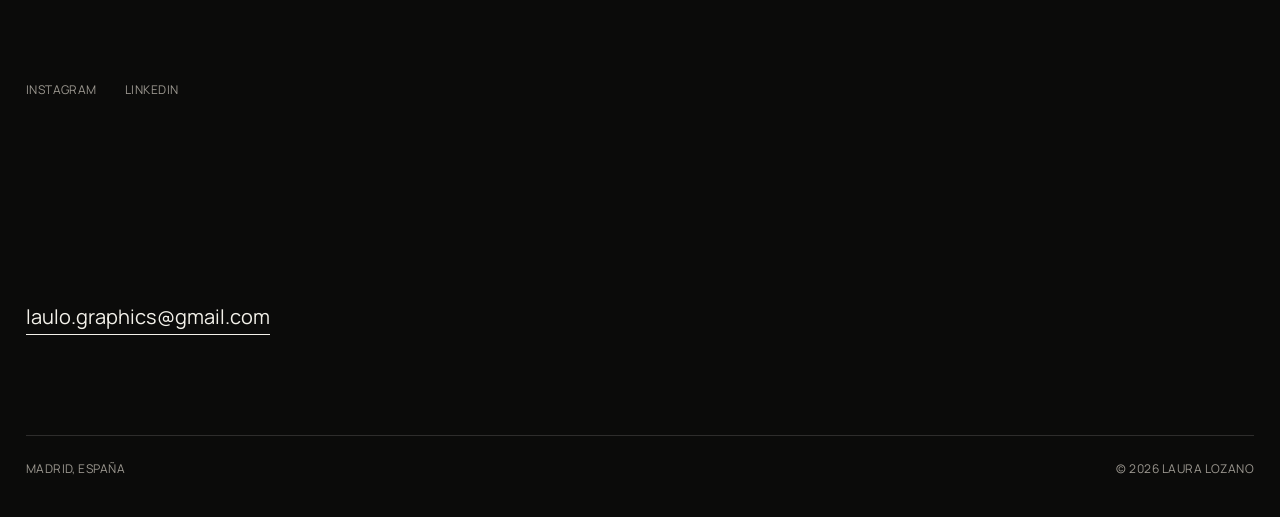
==== commit 232cf097: "d" ====
--- a/index.html
+++ b/index.html
@@ -6,7 +6,7 @@
 <title>Laura Lozano — Diseño gráfico</title>
 <link rel="icon" href="img/logo-laulo.png">
 <script>(function(){try{var t=localStorage.getItem('laulo-theme');if(t==='light'){document.documentElement.setAttribute('data-theme','light');}}catch(e){}})();</script>
-<link rel="stylesheet" href="style.css?v=3">
+<link rel="stylesheet" href="style.css?v=4">
 <link rel="preconnect" href="https://fonts.googleapis.com">
 <link rel="preconnect" href="https://fonts.gstatic.com" crossorigin>
 <link href="https://fonts.googleapis.com/css2?family=Fraunces:ital,opsz,wght@0,9..144,300;0,9..144,500;0,9..144,600;1,9..144,400&family=Manrope:wght@300;400;500;700;800&display=swap" rel="stylesheet">
@@ -15,7 +15,7 @@
 <body>
 
 <div class="cursor" id="cursor"></div>
-
+ 
 <!-- NAV -->
 <nav class="menu">
 
--- a/style.css
+++ b/style.css
@@ -2150,7 +2150,10 @@
     background:transparent;
 
     color:#fff;
-    opacity:.55;
+    filter:
+        drop-shadow(0 0 3px rgba(0,0,0,.85))
+        drop-shadow(0 1px 2px rgba(0,0,0,.85));
+    opacity:.85;
 
     cursor:none;
     z-index:3;
@@ -2598,4 +2601,4 @@
         padding-left:5vw;
         padding-right:5vw;
     }
-}+}
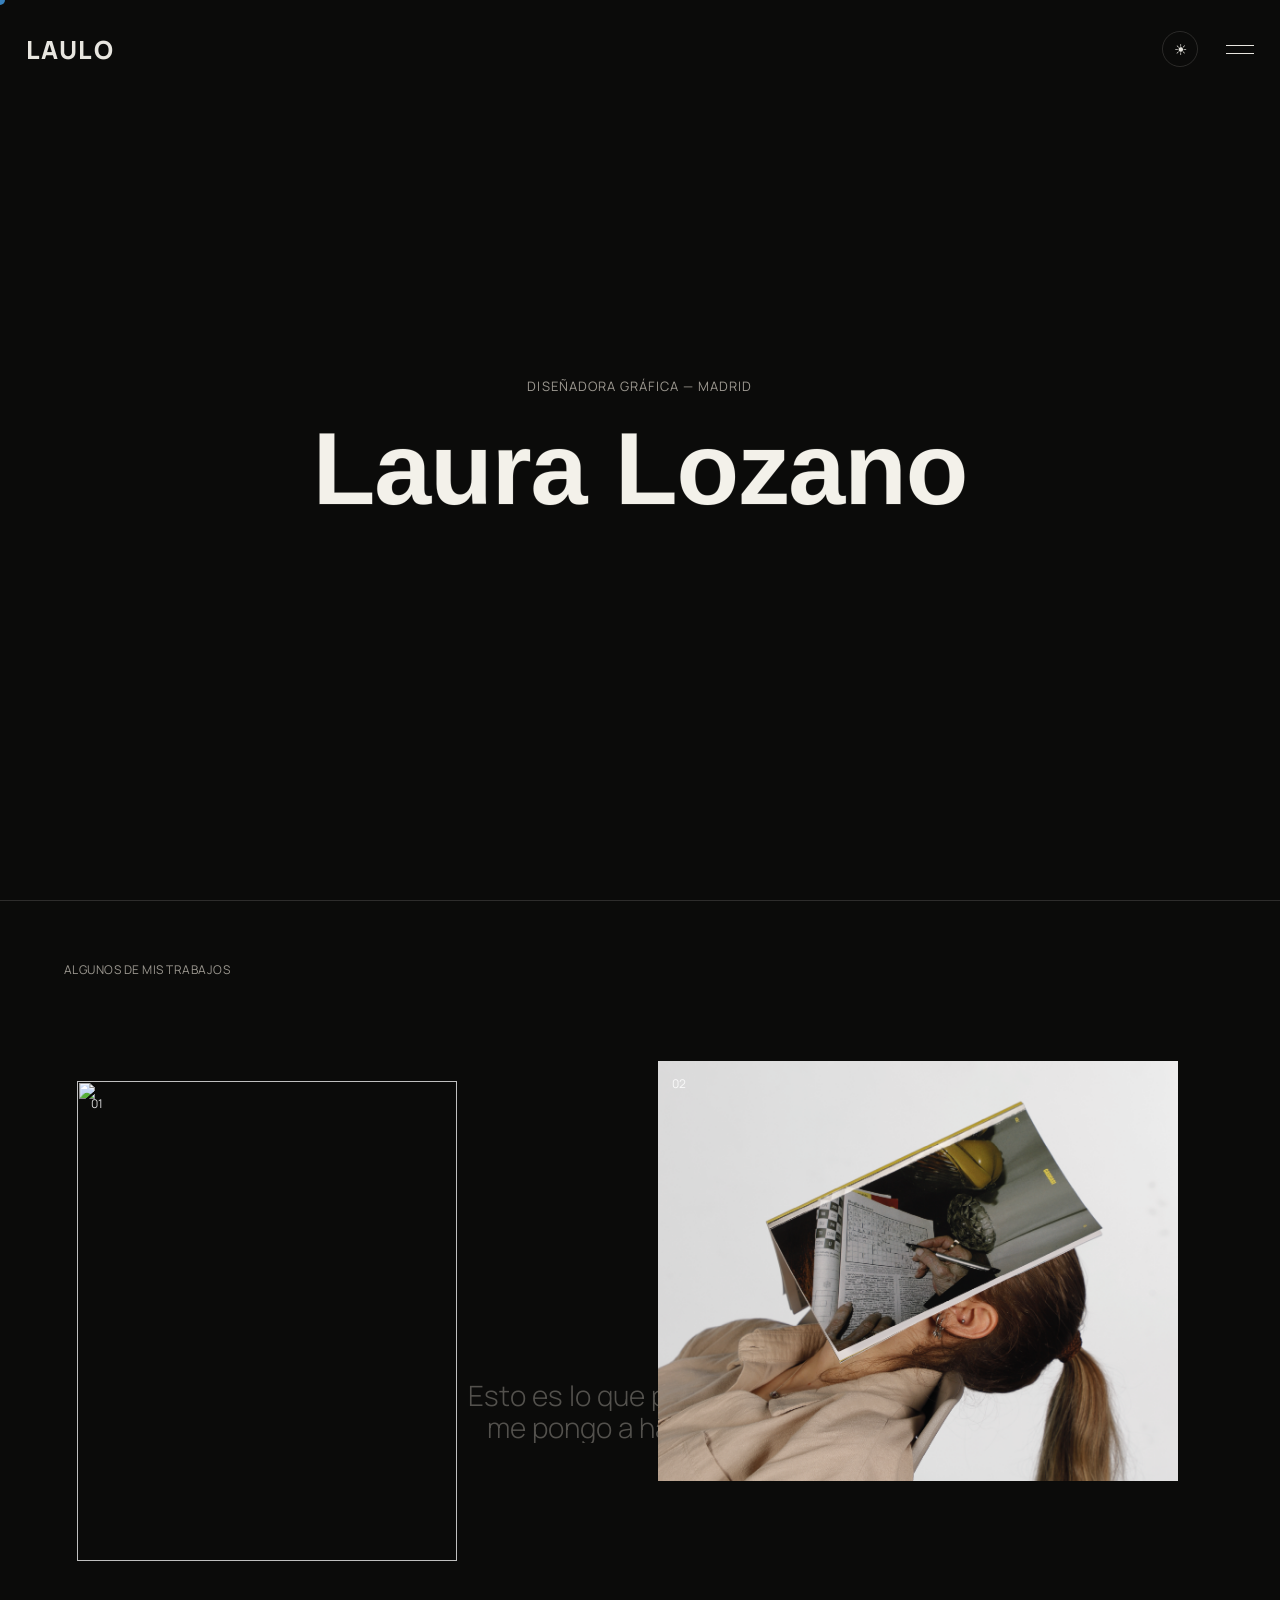
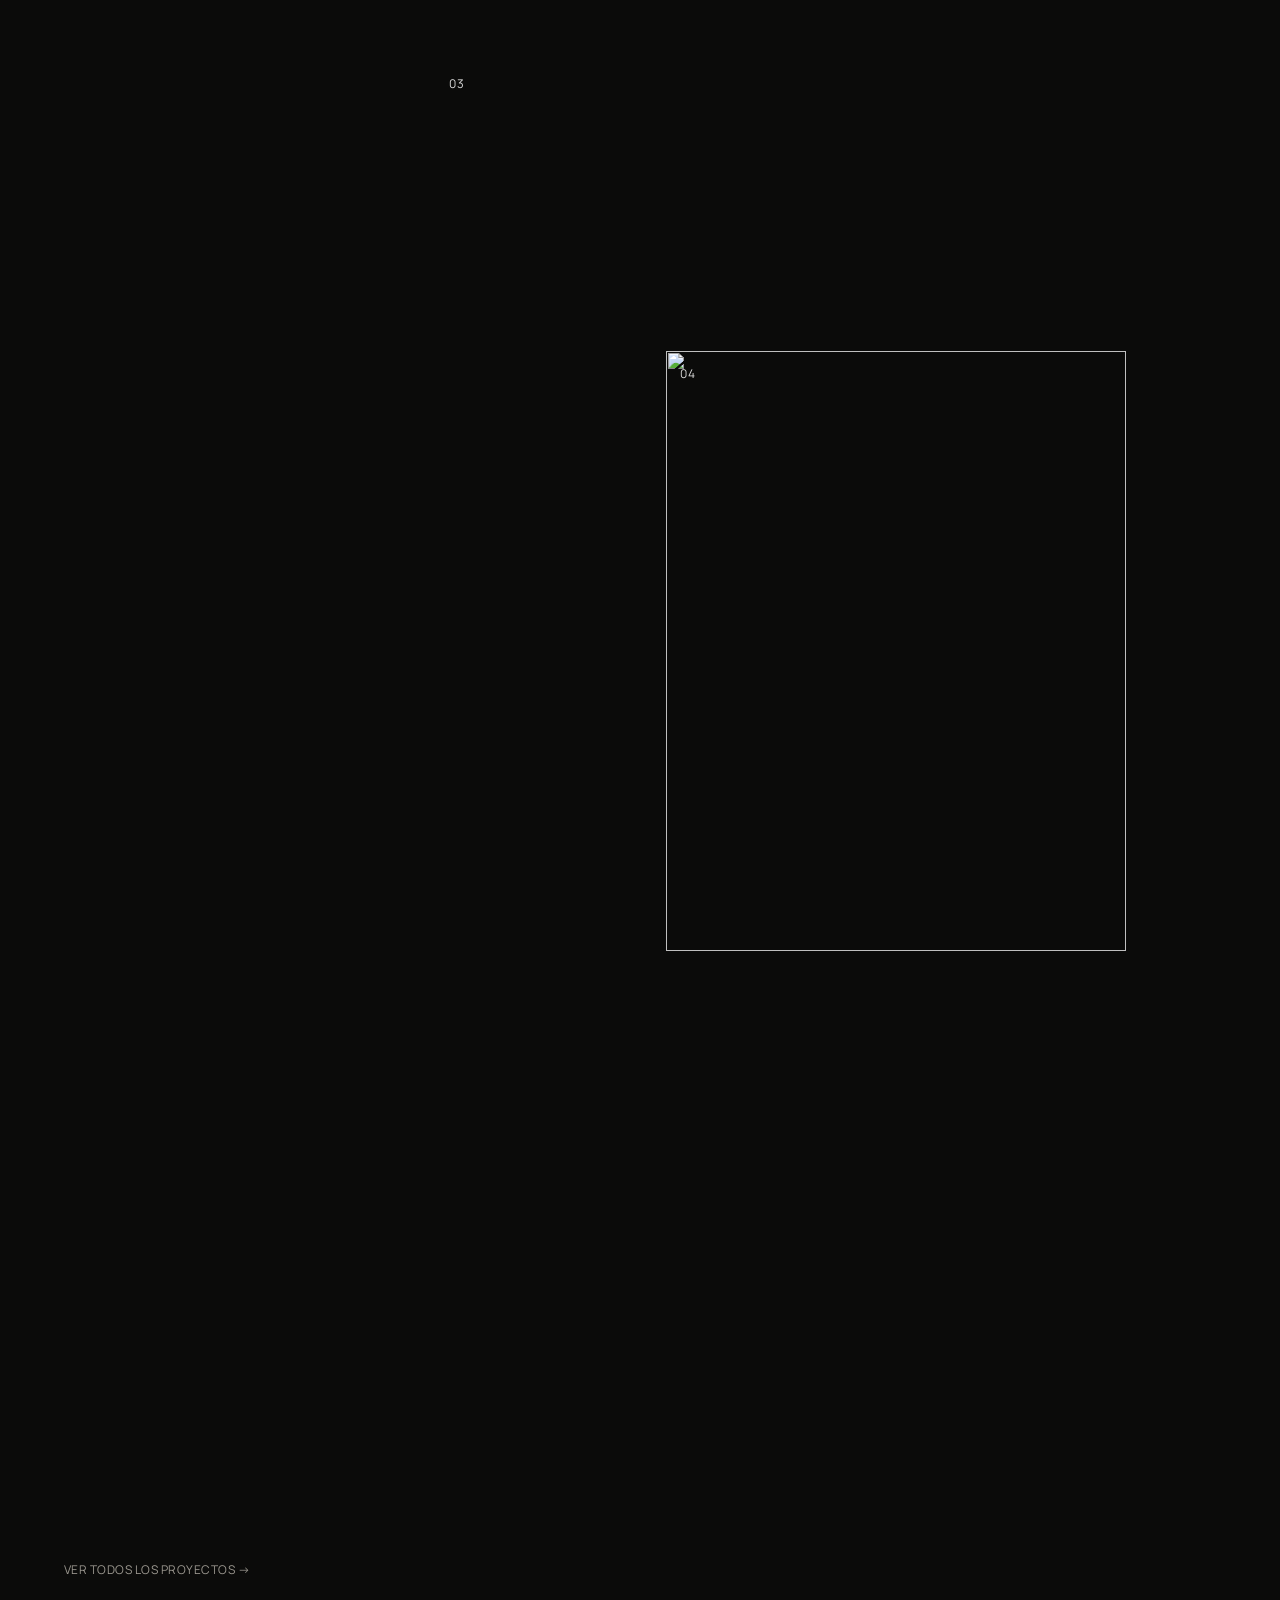
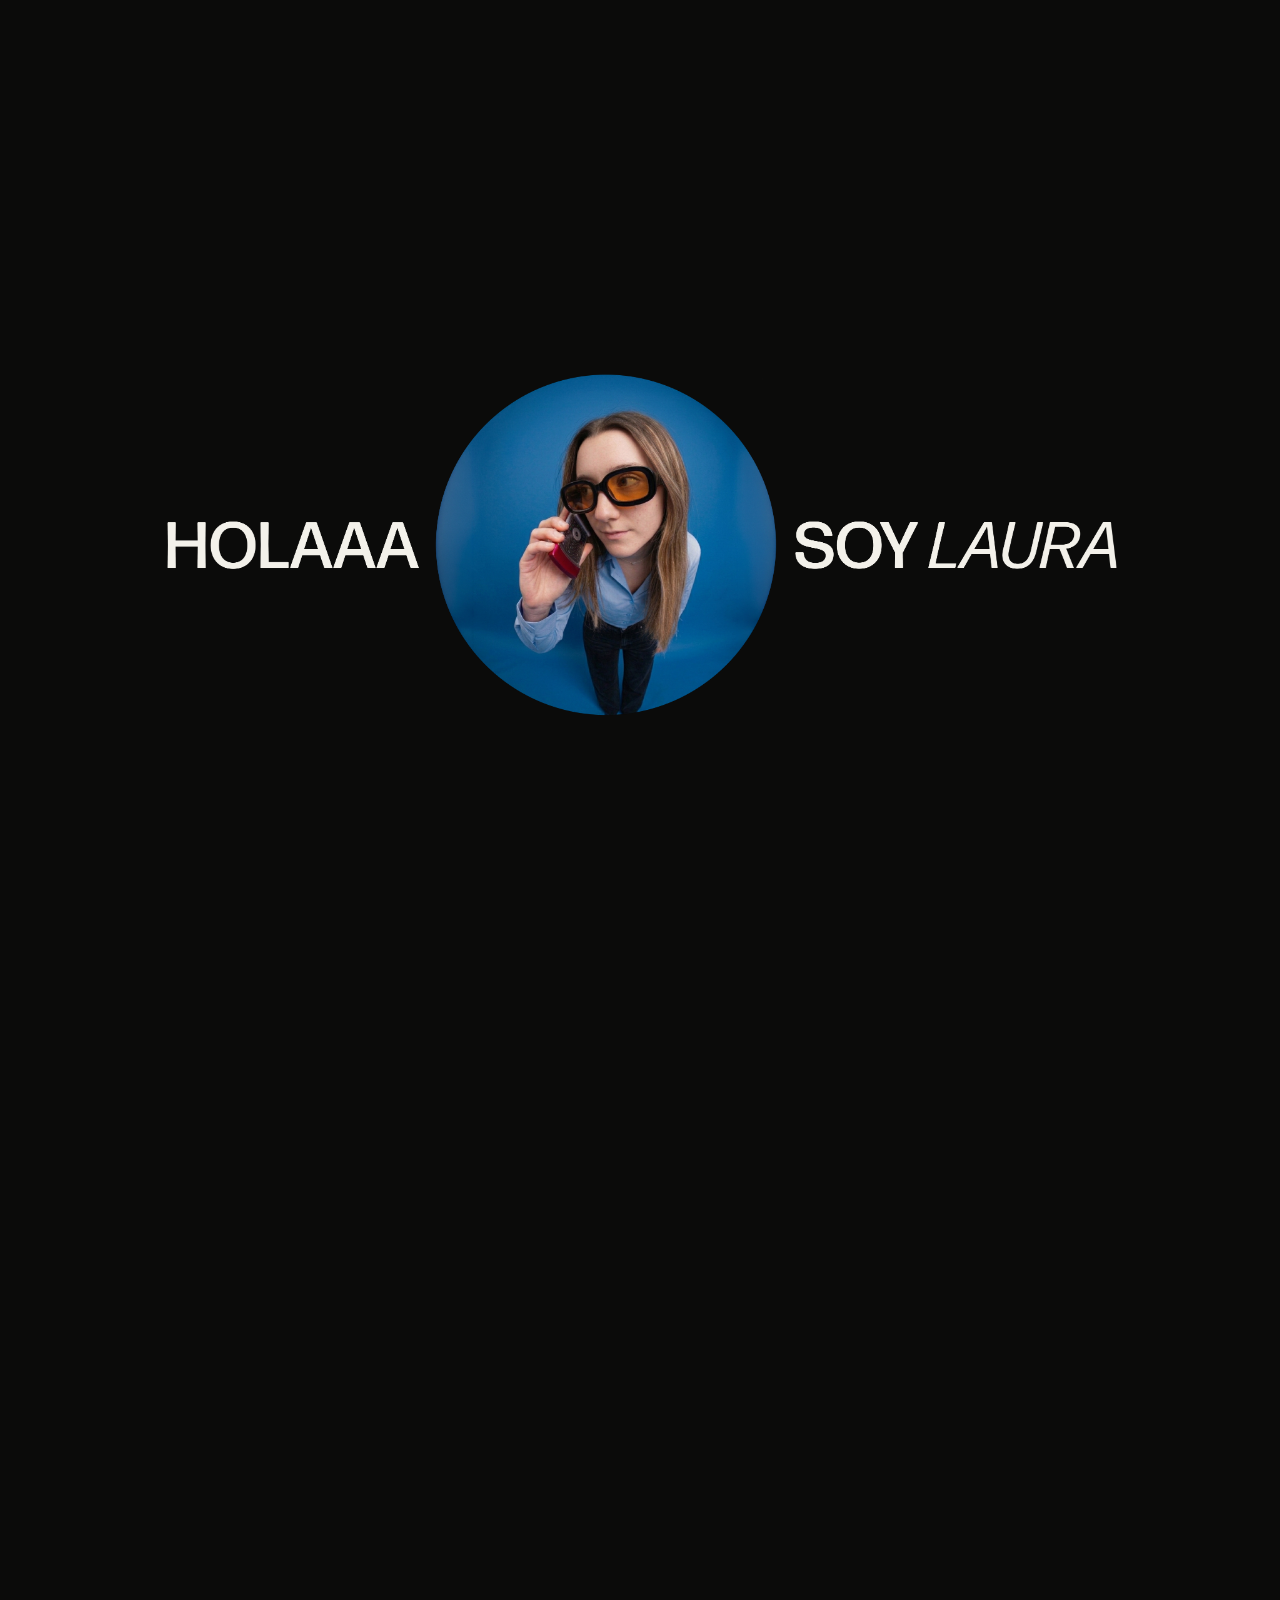
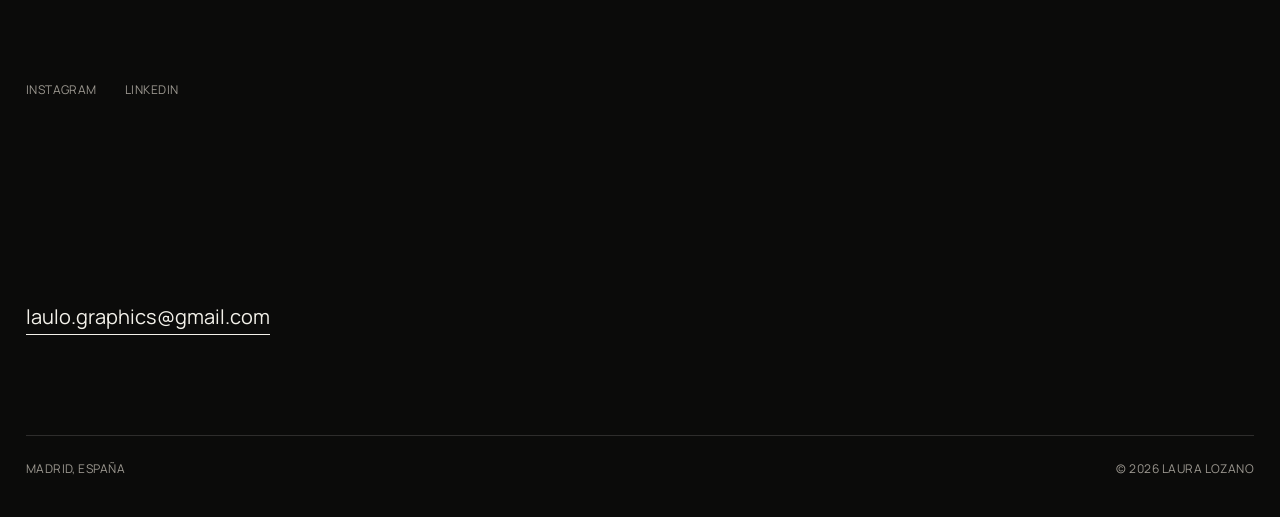
==== commit 249a2567: "links" ====
--- a/index.html
+++ b/index.html
@@ -253,8 +253,8 @@
 <!-- CIERRE / CONTACTO -->
 <footer class="cta" id="contacto">
   <div class="cta-social mono">
-    <a href="#">Instagram</a>
-    <a href="#">LinkedIn</a>
+    <a href="https://www.instagram.com/laulo.zip/">Instagram</a>
+    <a href="https://www.linkedin.com/in/laura-lozano-l%C3%B3pez-28b302301/">LinkedIn</a>
   </div>
 
   <h2 class="cta-title reveal-words scroll-reactive">nos vemos pronto :)</h2>
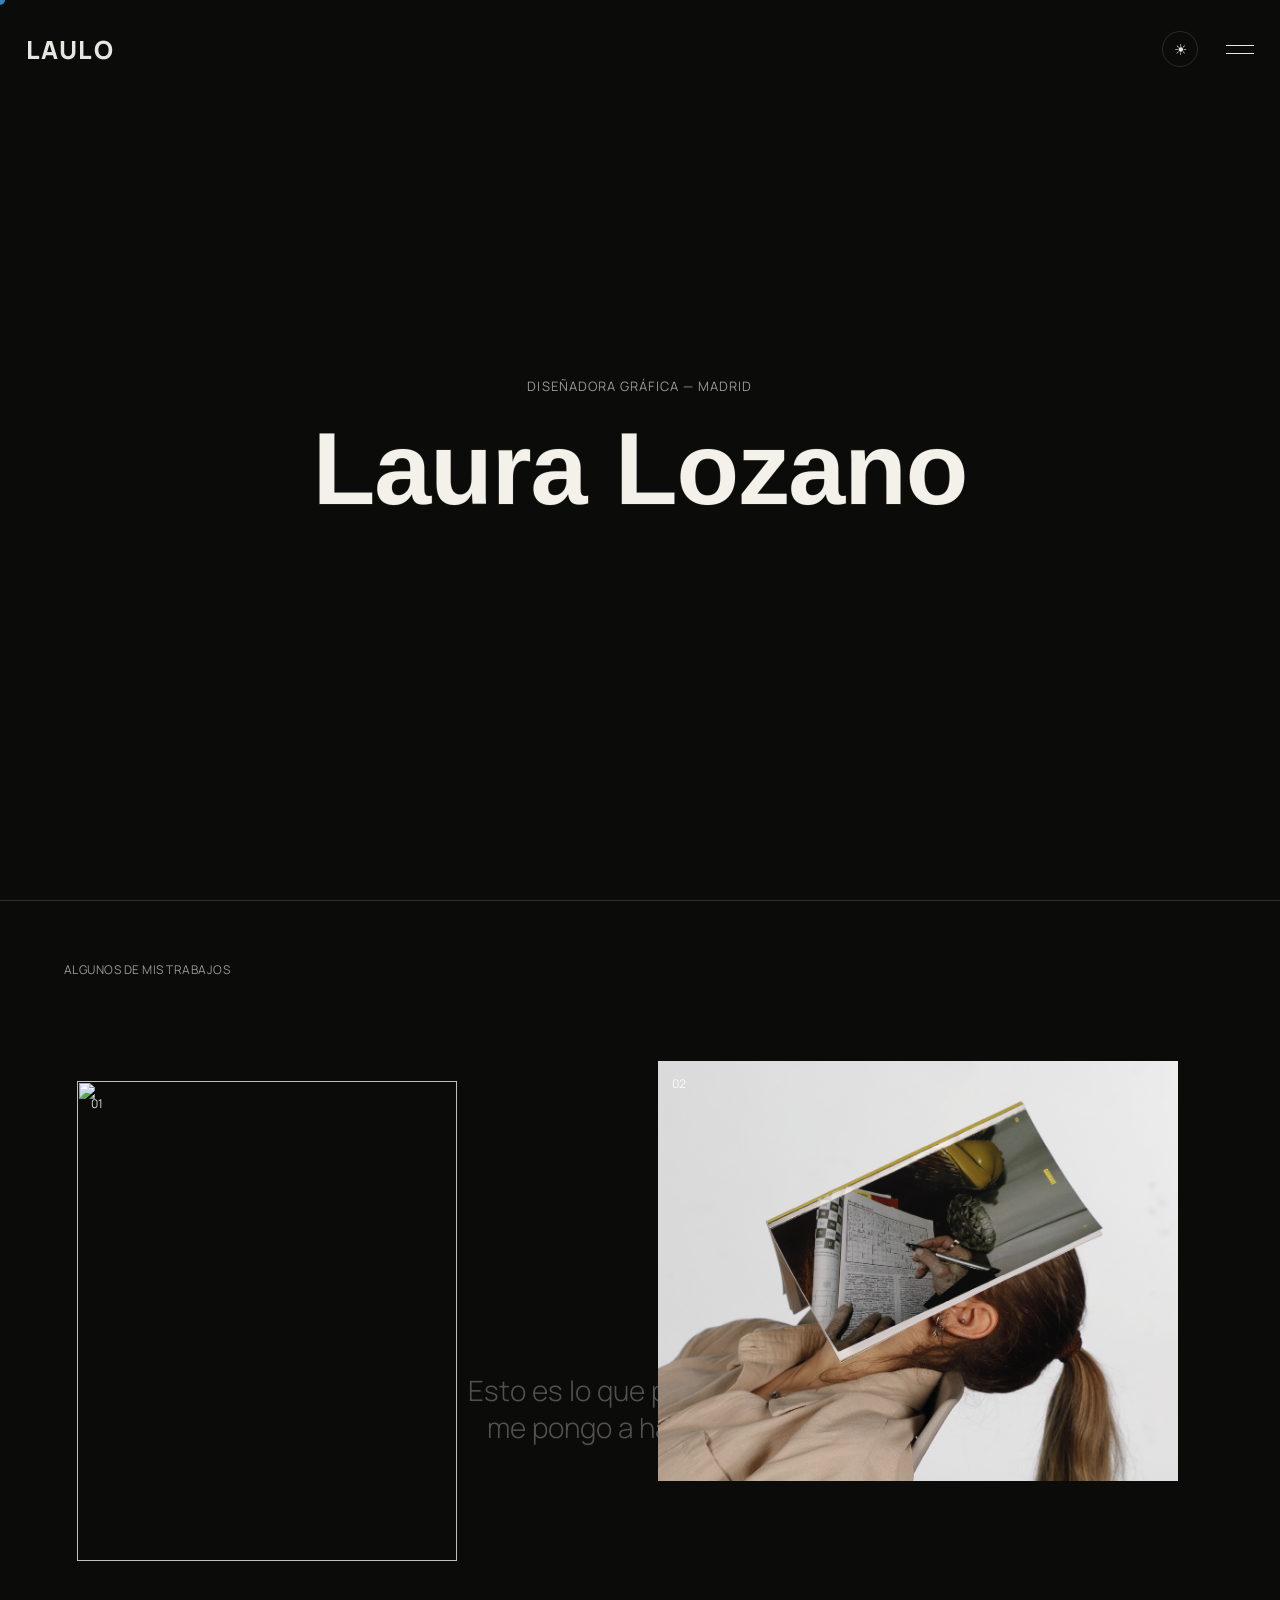
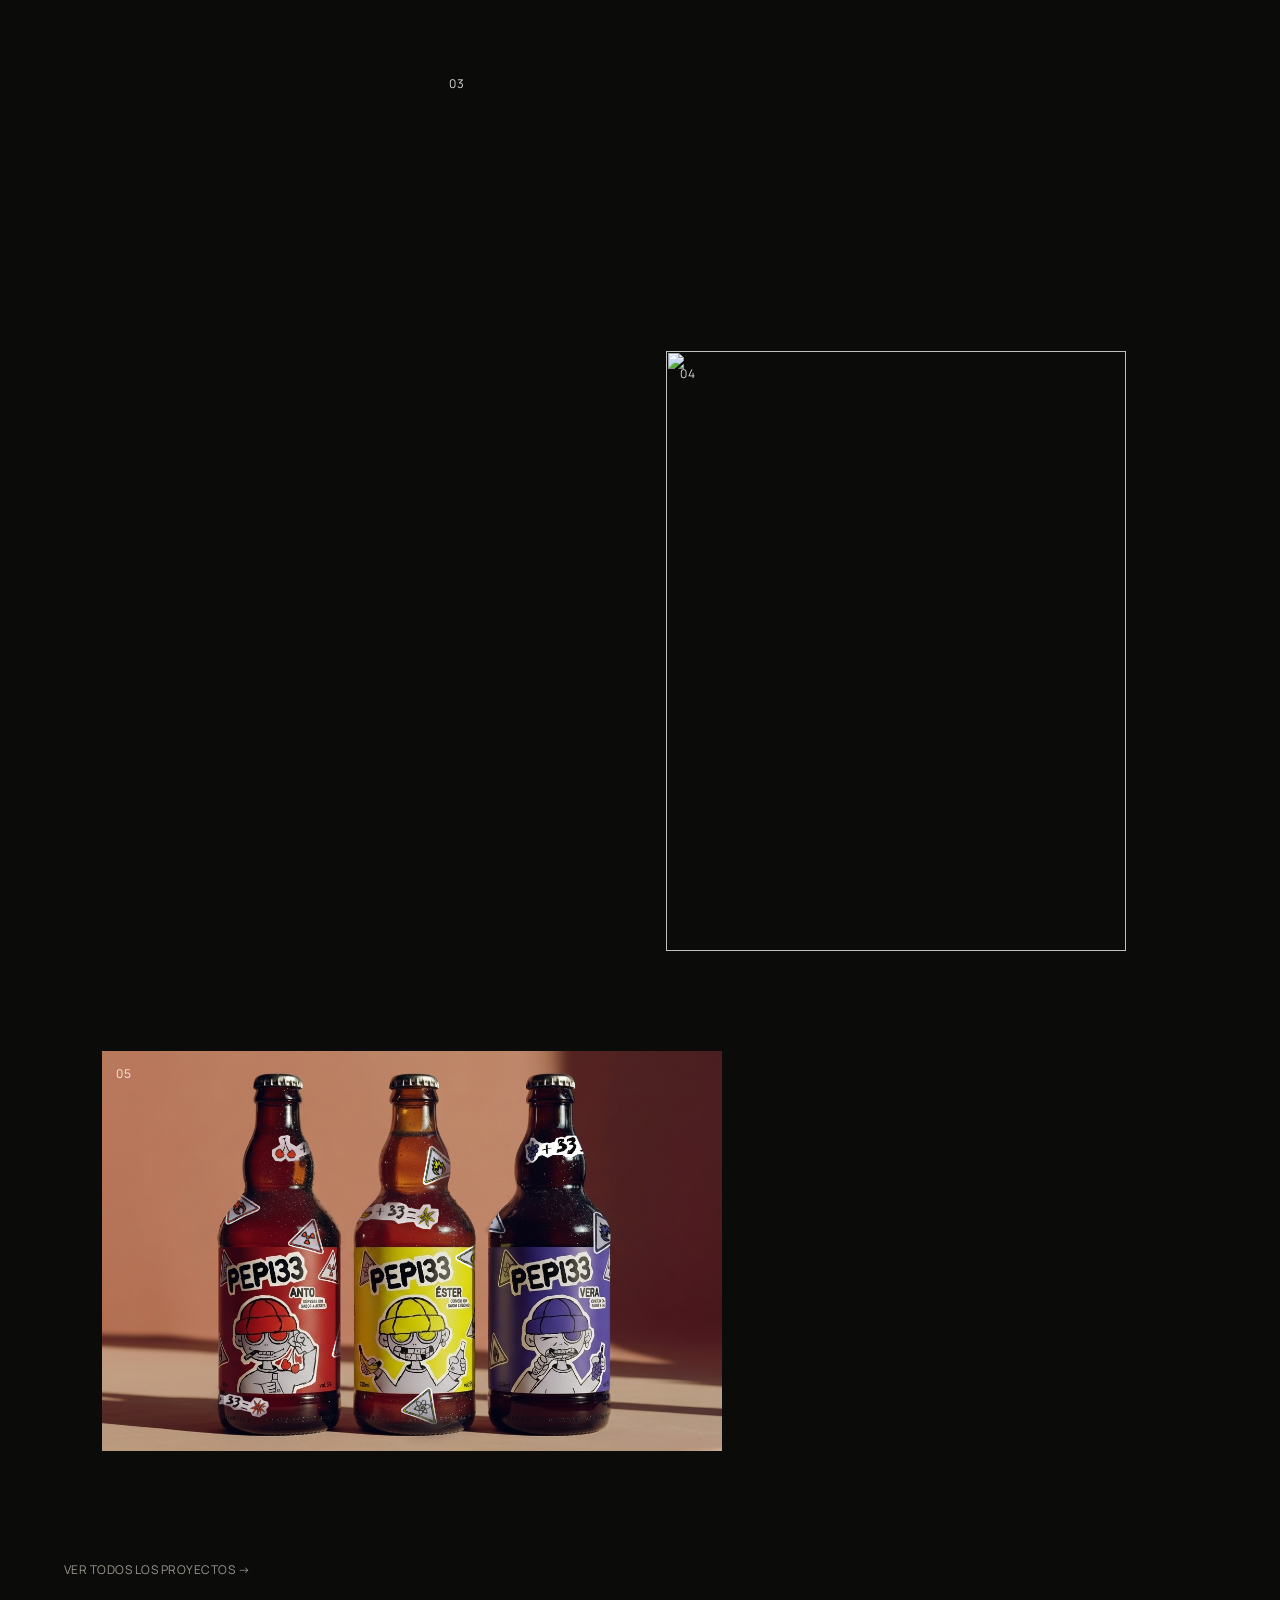
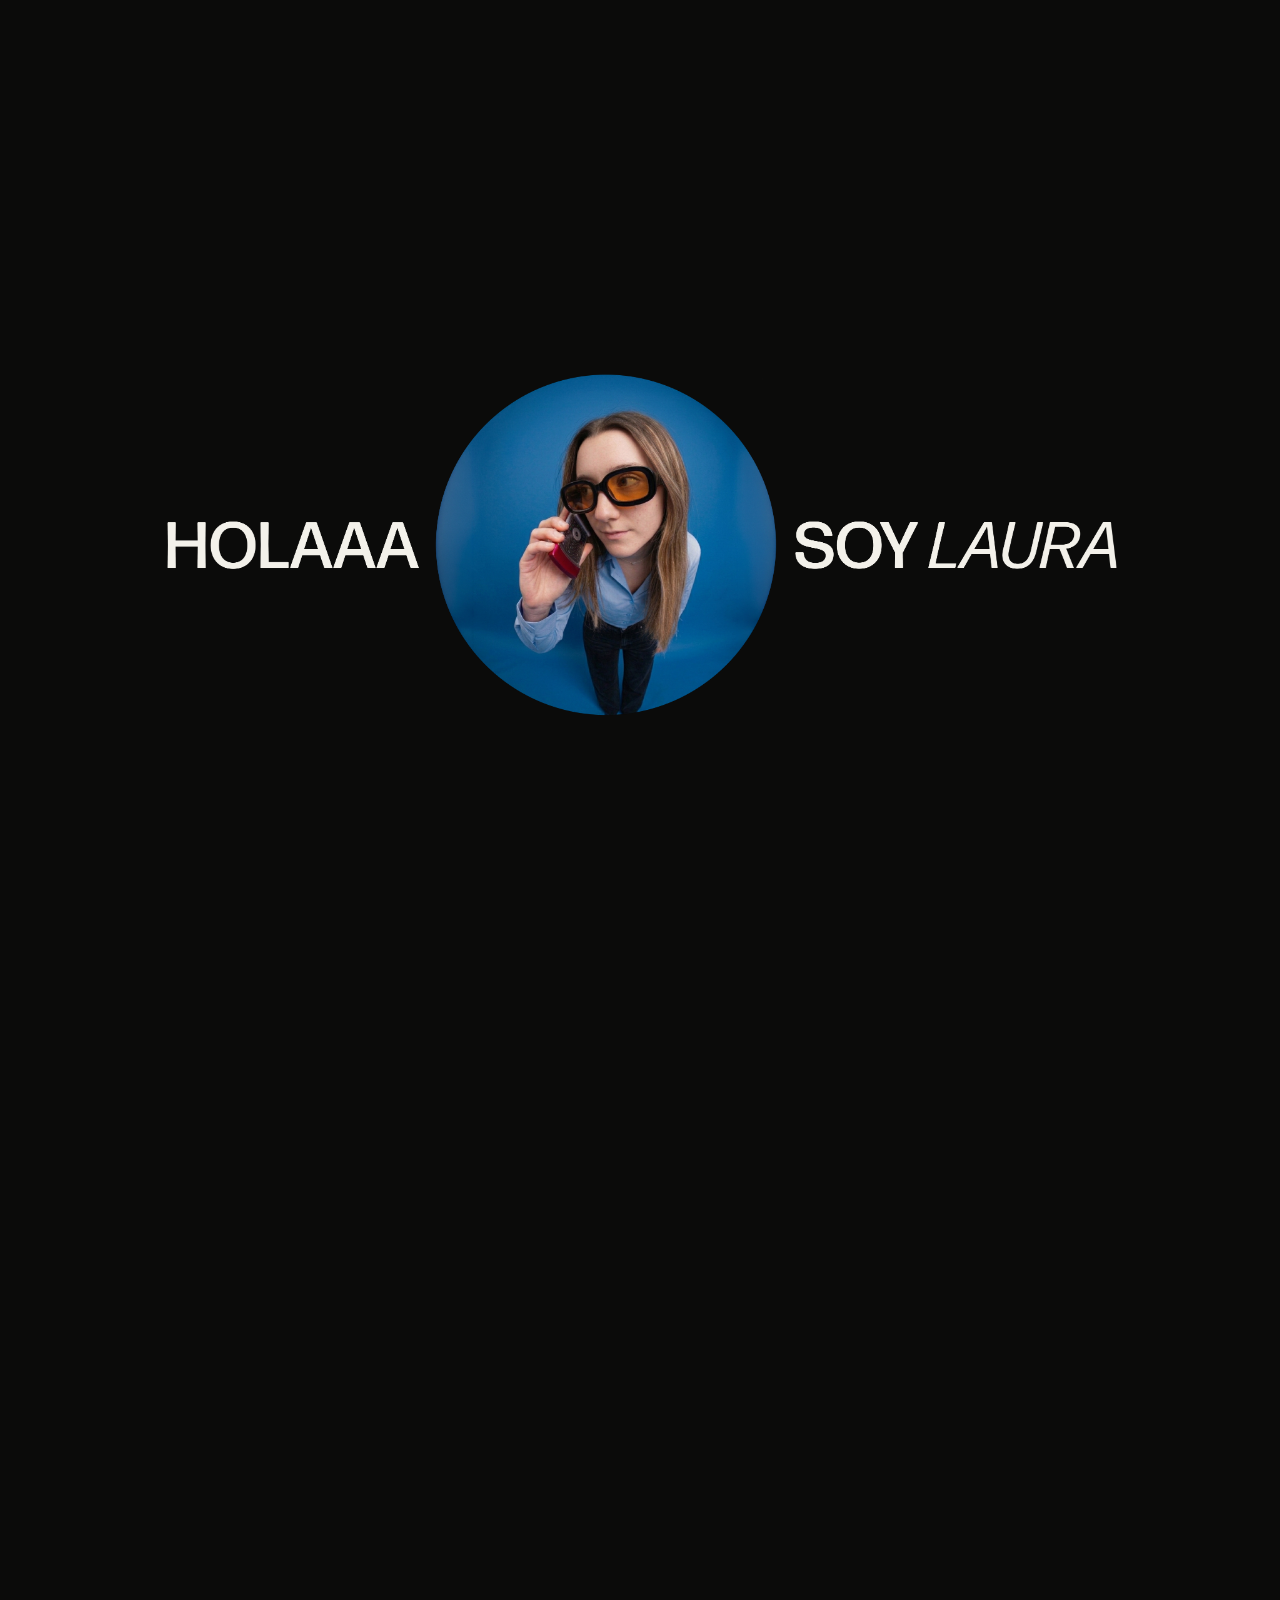
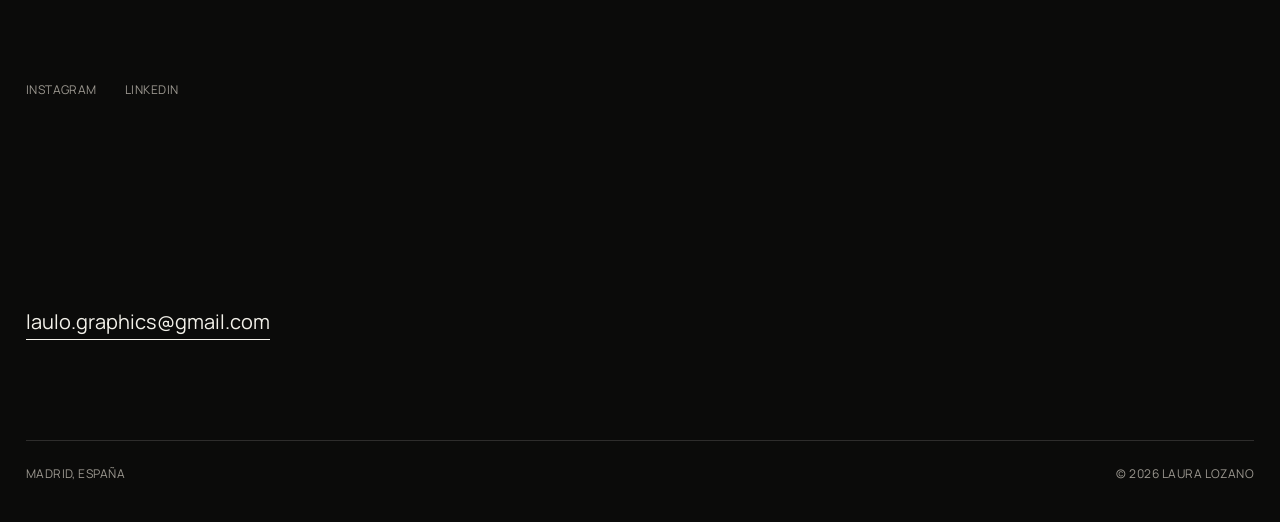
==== commit 5efae566: "webp" ====
--- a/index.html
+++ b/index.html
@@ -56,59 +56,59 @@
     <div class="hero-auto-gallery" id="heroAutoGallery">
 
         <div class="hero-auto-slide active">
-            <img src="img/portada libro.png" alt="">
-        </div>
-
-        <div class="hero-auto-slide">
-            <img src="img/casicasifoto.png" alt="">
-        </div>
-
-        <div class="hero-auto-slide">
-            <img src="img/Audrey.jpg" alt="">
-        </div>
-
-        <div class="hero-auto-slide">
-            <img src="img/cervezas.png" alt="">
-        </div>
-
-        <div class="hero-auto-slide">
-            <img src="img/mamatfg.png" alt="">
-        </div>
-
-        <div class="hero-auto-slide">
-            <img src="img/LOZANO.LAURA_3.1_ZAPATILLA_RENDERL1.jpg" alt="">
-        </div>
-
-        <div class="hero-auto-slide">
-            <img src="img/CASICASI3.jpg" alt="">
-        </div>
-
-        <div class="hero-auto-slide">
-            <img src="img/mockup cerveza cabeza.png" alt="">
-        </div>
-
-        <div class="hero-auto-slide">
-            <img src="img/Log-Lady.jpg" alt="">
-        </div>
-
-        <div class="hero-auto-slide">
-            <img src="img/FOLLETO.png" alt="">
-        </div>
-
-        <div class="hero-auto-slide">
-            <img src="img/0_0056.png" alt="">
-        </div>
-
-        <div class="hero-auto-slide">
-            <img src="img/mockup latas.jpg" alt="">
-        </div>
-
-        <div class="hero-auto-slide">
-            <img src="img/caja grande.png" alt="">
-        </div>
-
-        <div class="hero-auto-slide">
-            <img src="img/MK2.png" alt="">
+            <img src="img/portada libro.webp" alt="">
+        </div>
+
+        <div class="hero-auto-slide">
+            <img src="img/casicasifoto.webp" alt="">
+        </div>
+
+        <div class="hero-auto-slide">
+            <img src="img/Audrey.webp" alt="">
+        </div>
+
+        <div class="hero-auto-slide">
+            <img src="img/cervezas.webp" alt="">
+        </div>
+
+        <div class="hero-auto-slide">
+            <img src="img/mamatfg.webp" alt="">
+        </div>
+
+        <div class="hero-auto-slide">
+            <img src="img/LOZANO.LAURA_3.1_ZAPATILLA_RENDERL1.webp" alt="">
+        </div>
+
+        <div class="hero-auto-slide">
+            <img src="img/CASICASI3.webp" alt="">
+        </div>
+
+        <div class="hero-auto-slide">
+            <img src="img/mockup cerveza cabeza.webp" alt="">
+        </div>
+
+        <div class="hero-auto-slide">
+            <img src="img/Log-Lady.webp" alt="">
+        </div>
+
+        <div class="hero-auto-slide">
+            <img src="img/FOLLETO.webp" alt="">
+        </div>
+
+        <div class="hero-auto-slide">
+            <img src="img/0_0056.webp" alt="">
+        </div>
+
+        <div class="hero-auto-slide">
+            <img src="img/mockup latas.webp" alt="">
+        </div>
+
+        <div class="hero-auto-slide">
+            <img src="img/caja grande.webp" alt="">
+        </div>
+
+        <div class="hero-auto-slide">
+            <img src="img/MK2.webp" alt="">
         </div>
 
     </div>
@@ -131,7 +131,7 @@
 
   <a href="LoQueEmpiezaADesaparecer.html" class="float-item f1">
     <span class="float-index mono">01</span>
-    <img src="img/portada libro.png" alt="">
+    <img src="img/portada libro.webp" alt="">
     <div class="float-info">
       <h3>Lo que empieza a desaparecer sin hacer ruido</h3>
       <span class="mono">Editorial</span>
@@ -140,7 +140,7 @@
 
   <a href="CasiCasi.html" class="float-item f2">
     <span class="float-index mono">02</span>
-    <img src="img/casicasifoto.png" alt="">
+    <img src="img/casicasifoto.webp" alt="">
     <div class="float-info">
       <h3>Casicasi</h3>
       <span class="mono">Editorial</span>
@@ -158,7 +158,7 @@
 
   <a href="FotosTwinPeaks.html" class="float-item f4">
     <span class="float-index mono">04</span>
-    <img src="img/Audrey.jpg" alt="">
+    <img src="img/Audrey.webp" alt="">
     <div class="float-info">
       <h3>Sesión fotográfica - Twin Peaks</h3>
       <span class="mono">Dirección de arte y fotografía</span>
@@ -167,7 +167,7 @@
 
   <a href="Pepi33.html" class="float-item f5">
     <span class="float-index mono">05</span>
-    <img src="img/cervezas.png" alt="">
+    <img src="img/cervezas.webp" alt="">
     <div class="float-info">
       <h3>PEPI33</h3>
       <span class="mono">Packaging</span>
@@ -258,7 +258,7 @@
   </div>
 
   <h2 class="cta-title reveal-words scroll-reactive">nos vemos pronto :)</h2>
-  <a href="mailto:hola@lauralozano.com" class="cta-link">laulo.graphics@gmail.com</a>
+  <a href="mailto:laulo.graphics@gmail.com" class="cta-link">laulo.graphics@gmail.com</a>
 
   <div class="cta-bottom mono">
     <span>Madrid, España</span>
--- a/style.css
+++ b/style.css
@@ -1376,6 +1376,14 @@
         scale(1);
 }
 
+
+.reveal-words .word-inner {
+ display: inline-block;
+ transform: translateY(115%);
+ transition: transform .7s cubic-bezier(.16, 1, .3, 1);
+ transition-delay: calc(var(--i) * 0.035s);
+ margin-bottom: 5px;
+}
 
 /*=========================================================
 RESPONSIVE
@@ -2036,7 +2044,7 @@
     display: flex;
     flex-direction: column;
 
-    gap: 120px;
+    gap: 30px;
 }
 
 
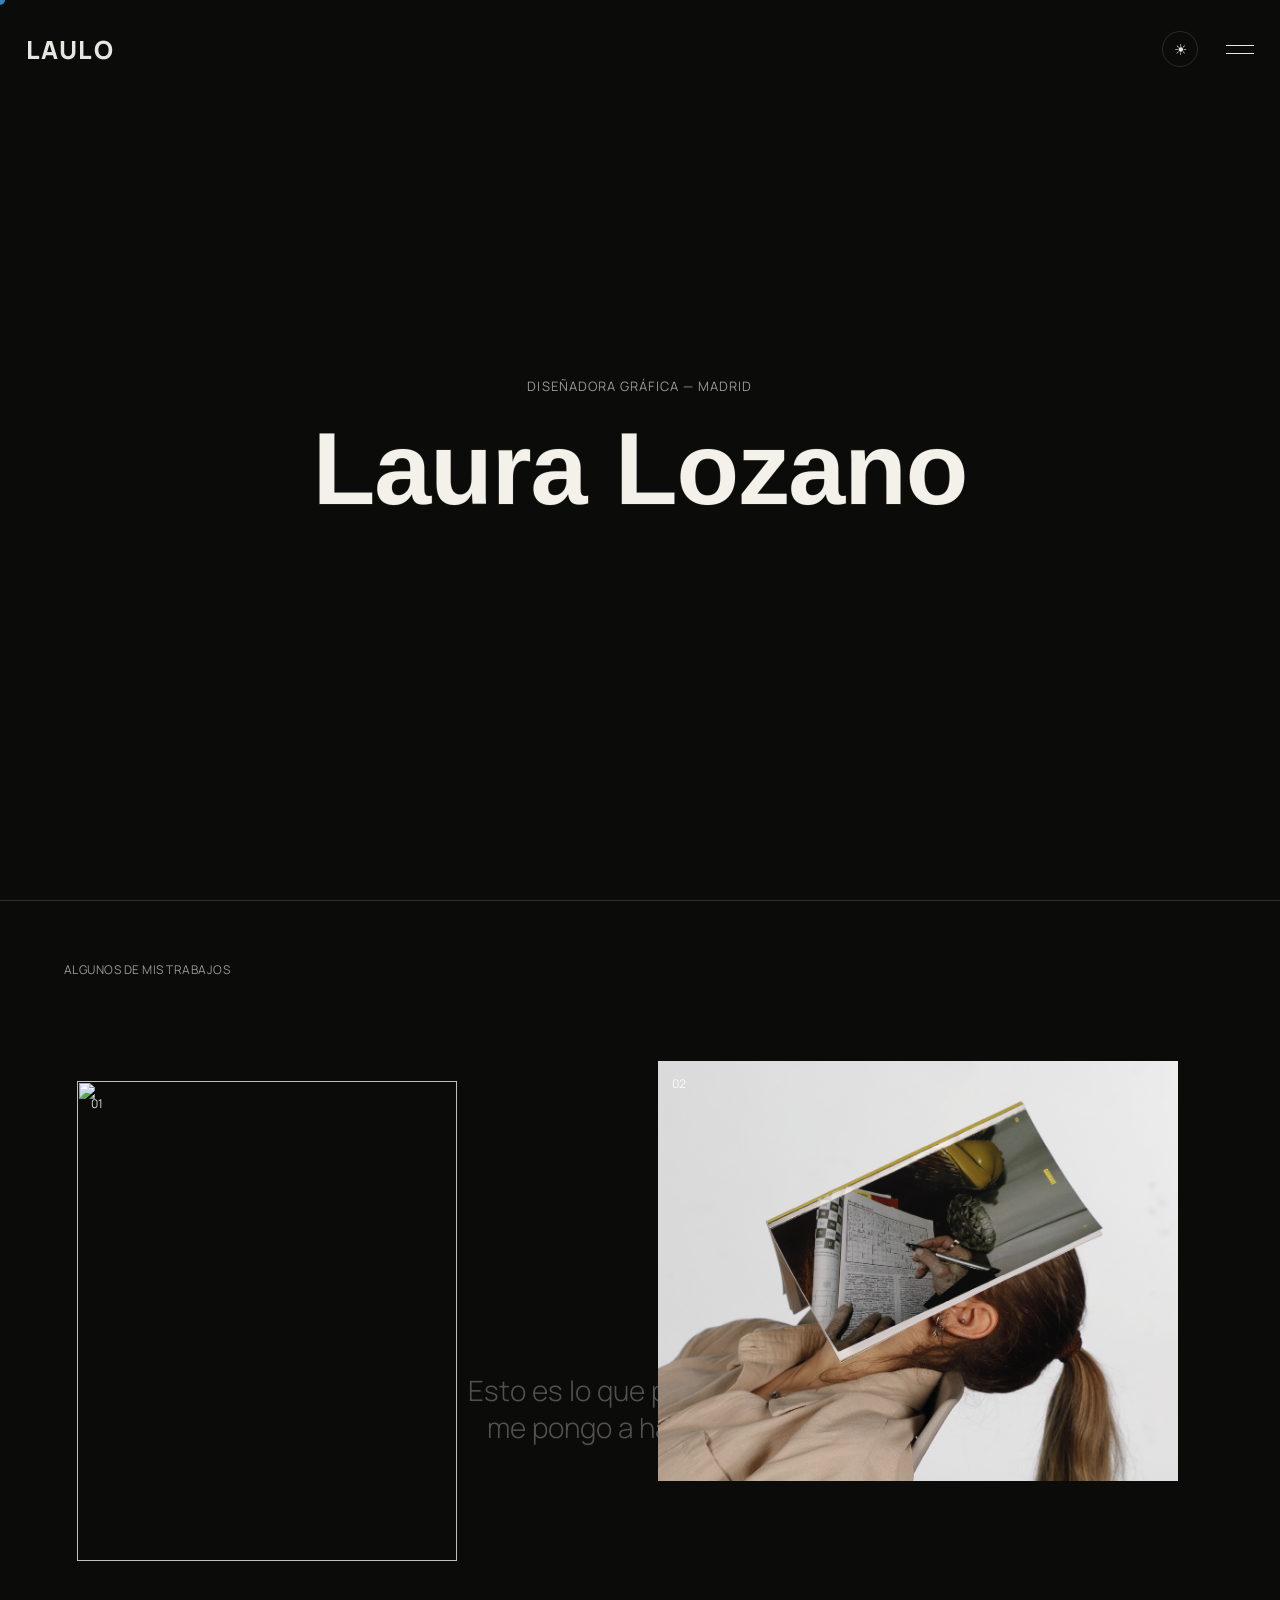
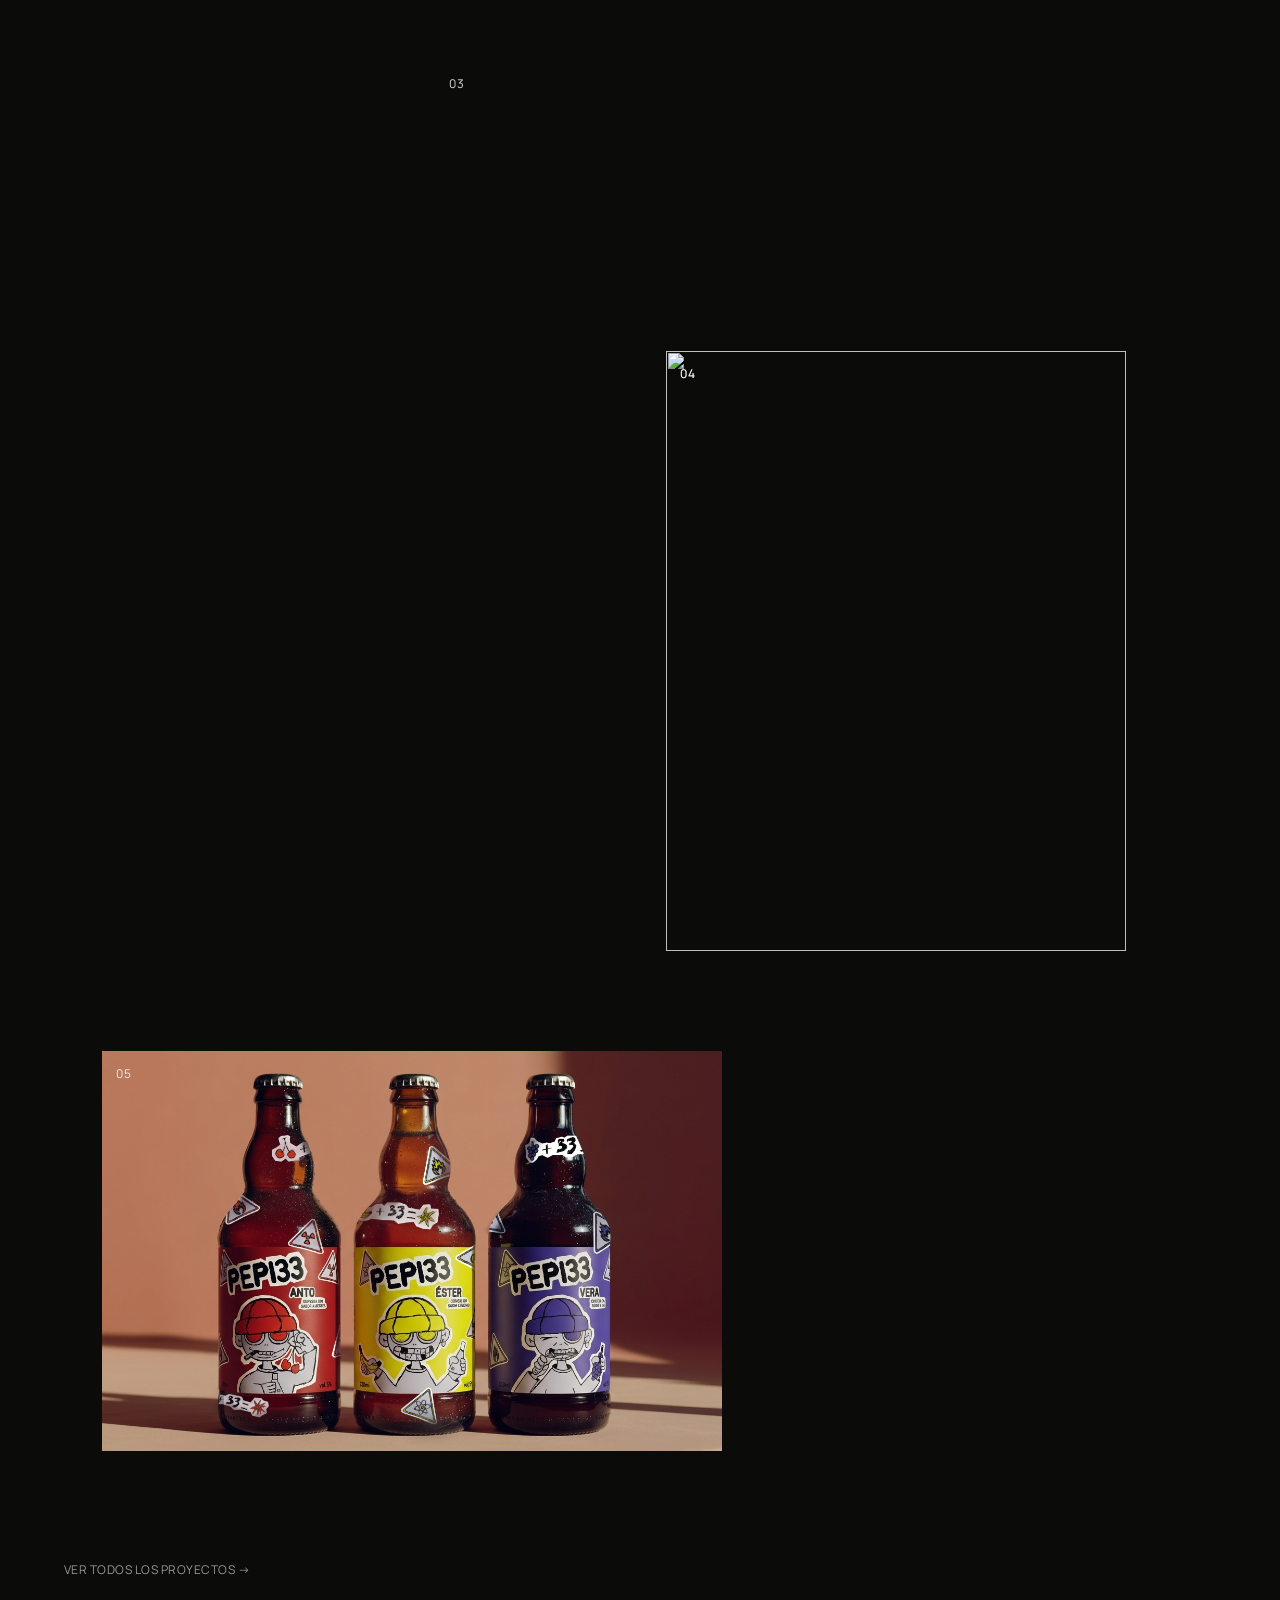
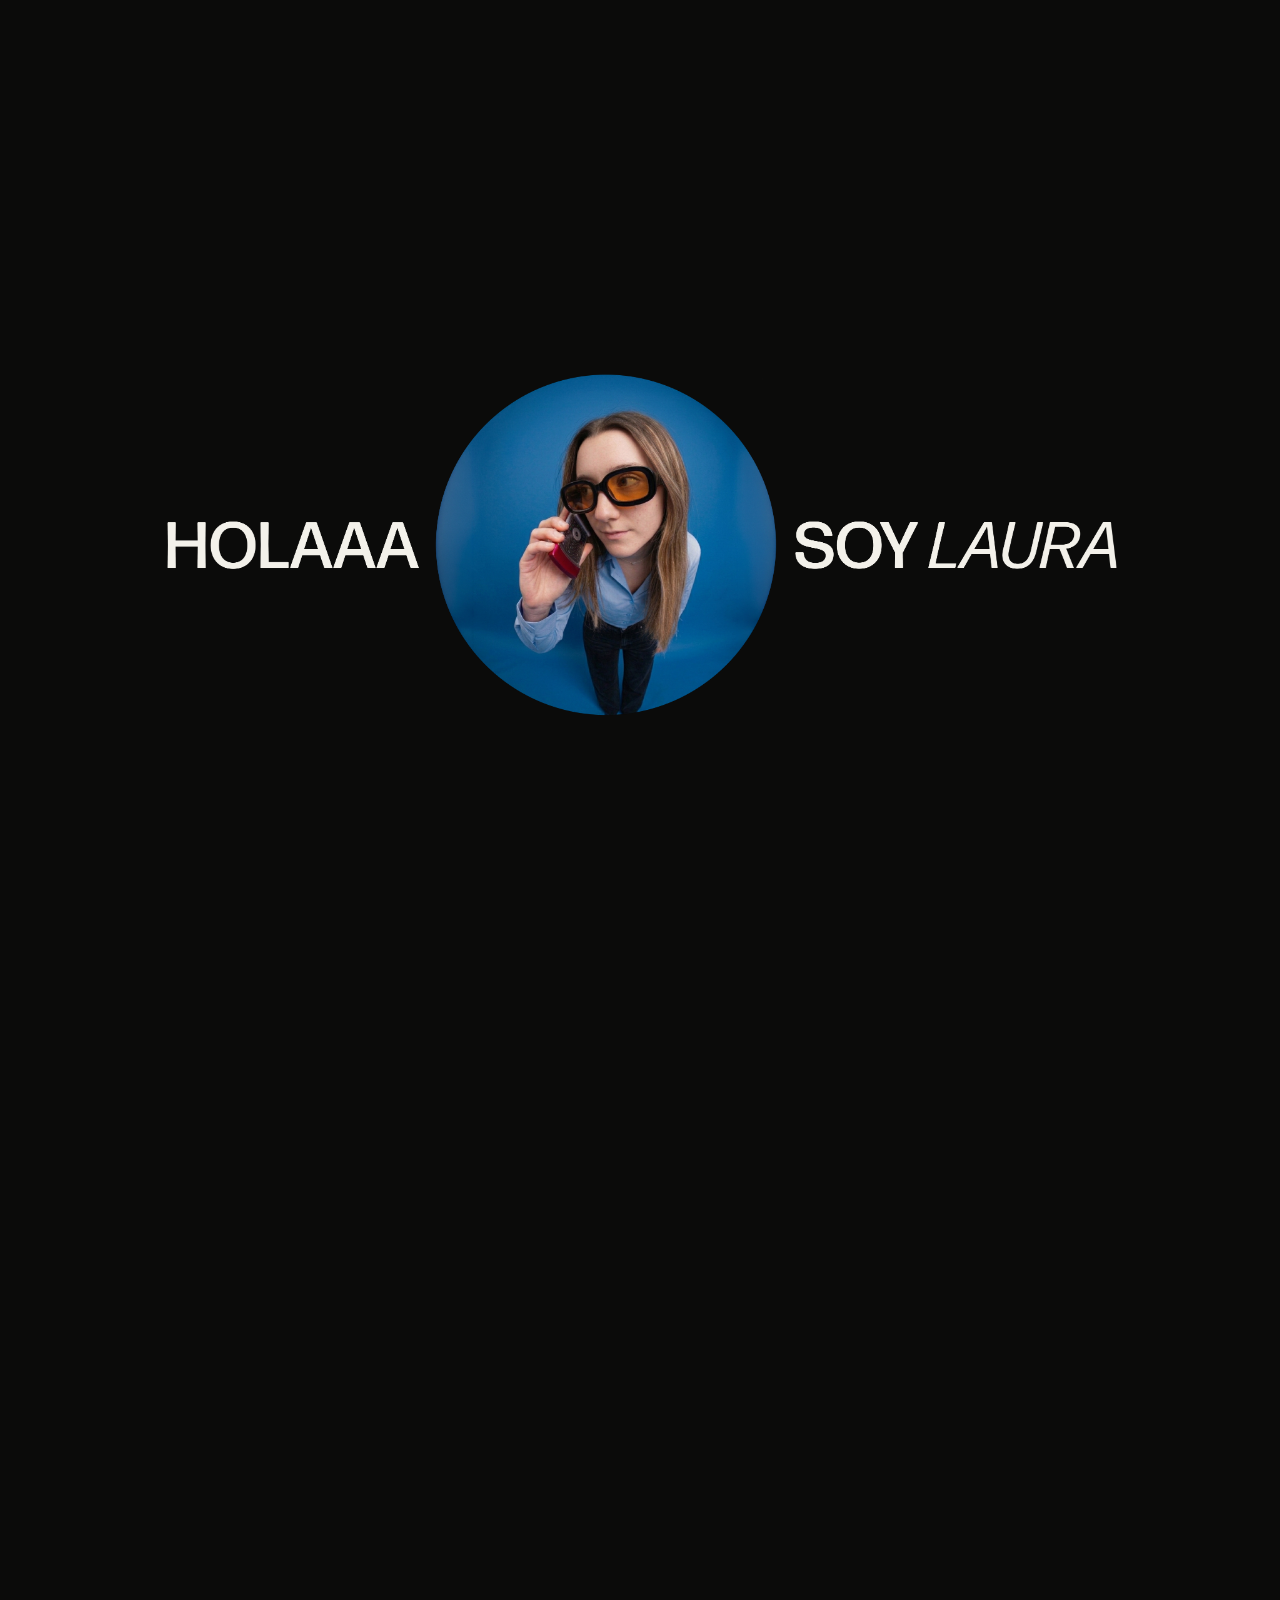
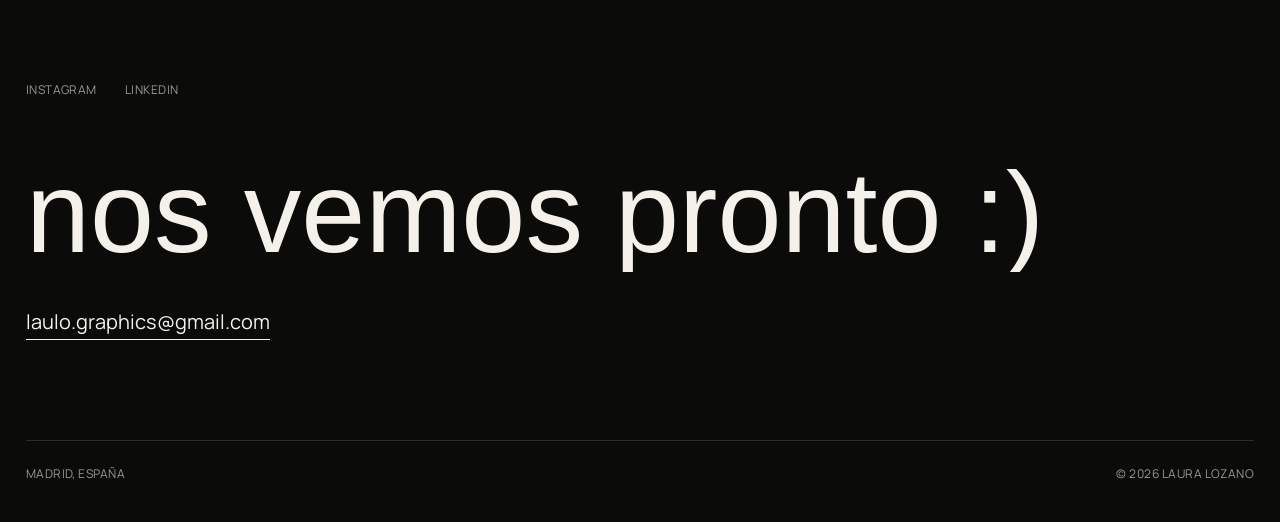
==== commit 7ef7bec5: "ns si esta mal" ====
--- a/index.html
+++ b/index.html
@@ -156,6 +156,15 @@
     </div>
   </a>
 
+  <a href="Wabisabi.html" class="float-item f4">
+    <span class="float-index mono">04</span>
+      <img src="img/Audrey.webp" alt="">
+      <div class="float-info">
+        <h3>Branding editorial</h3>
+        <span class="mono">Dirección de arte y rebranding</span>
+      </div>
+  </a>
+
   <a href="FotosTwinPeaks.html" class="float-item f4">
     <span class="float-index mono">04</span>
     <img src="img/Audrey.webp" alt="">
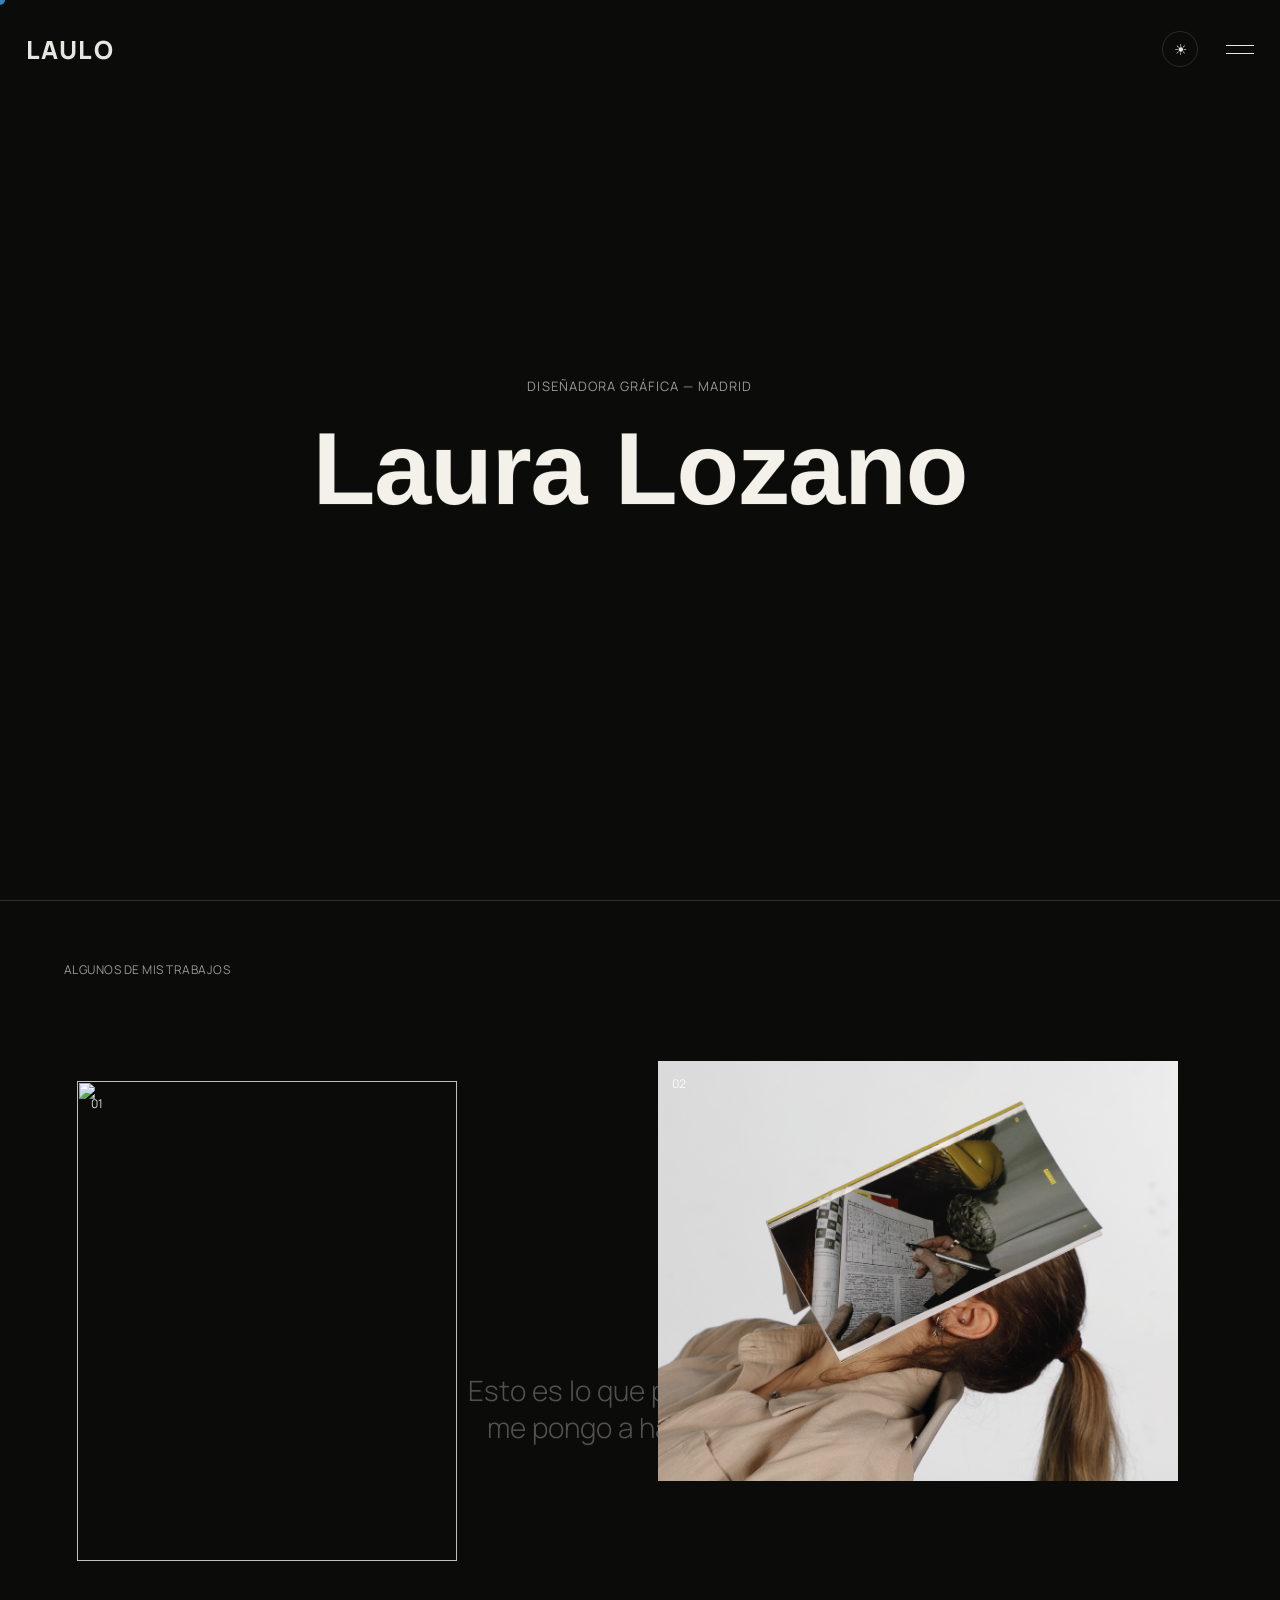
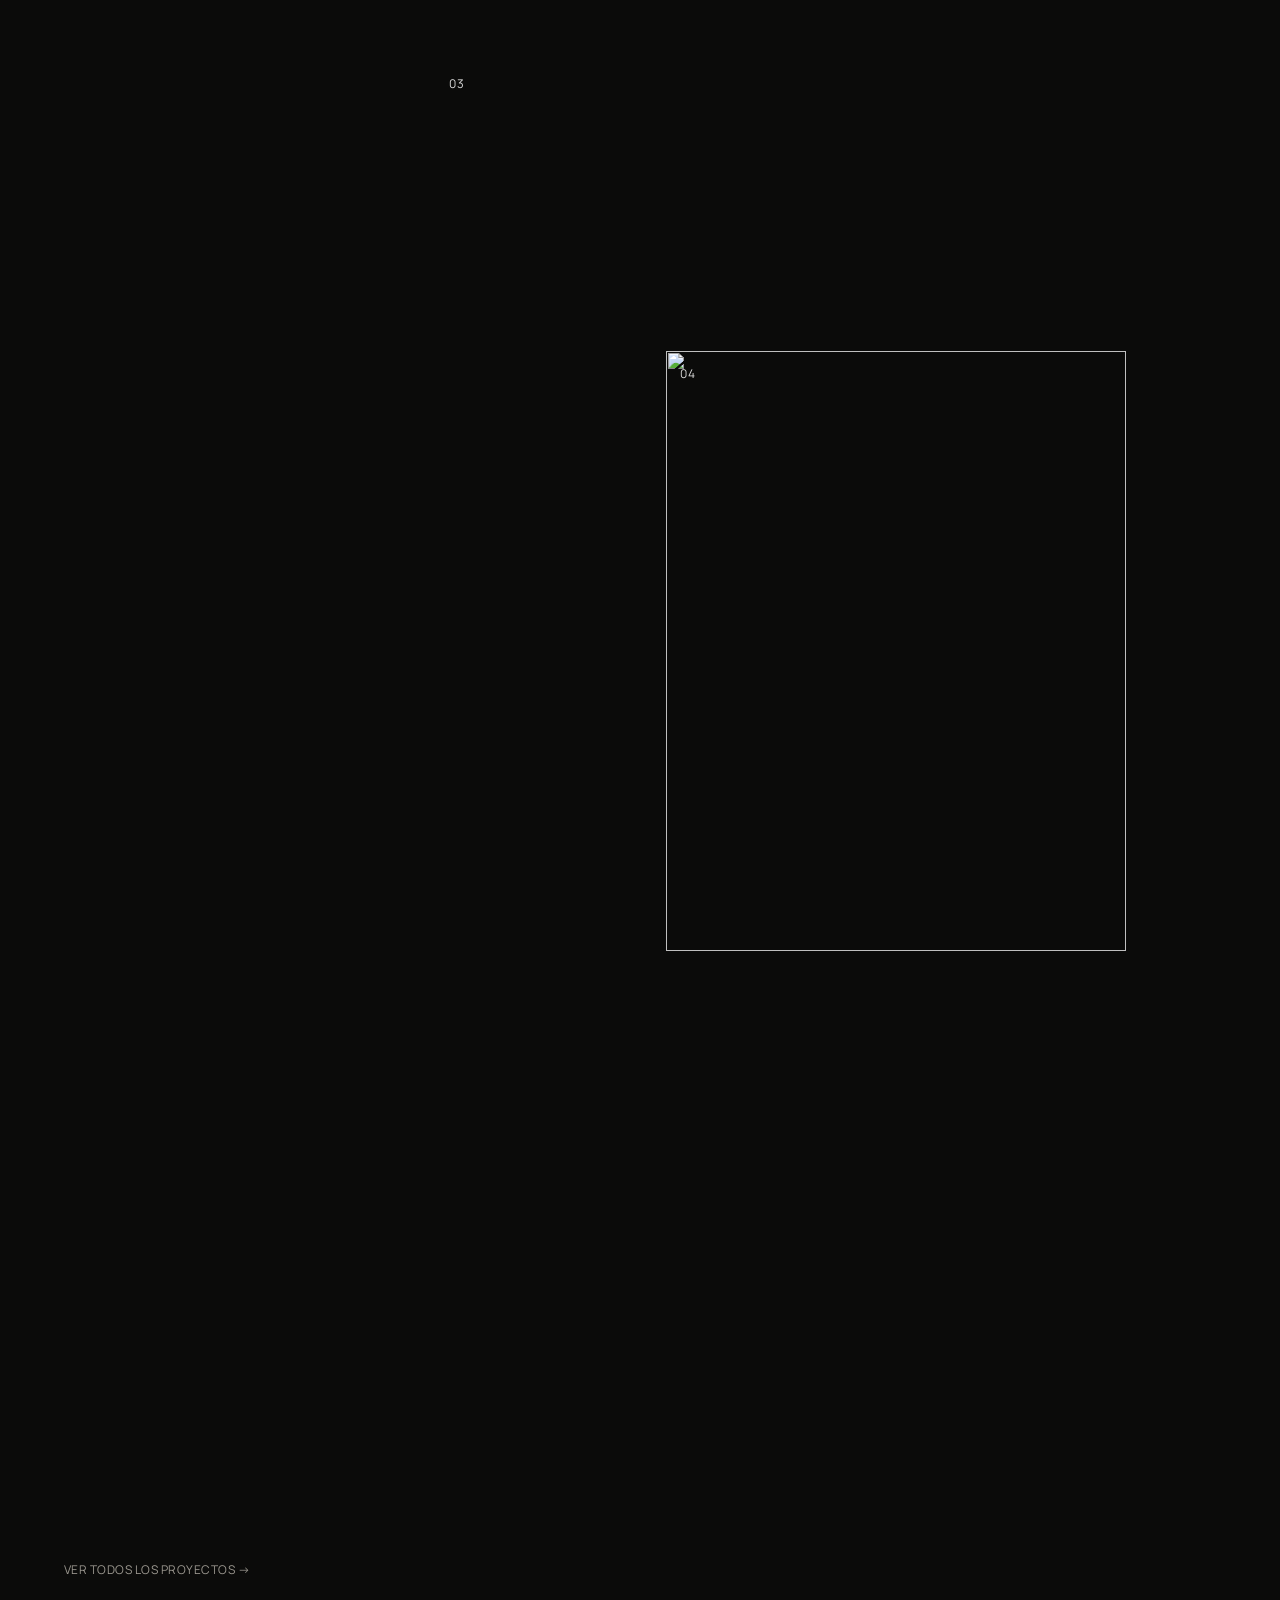
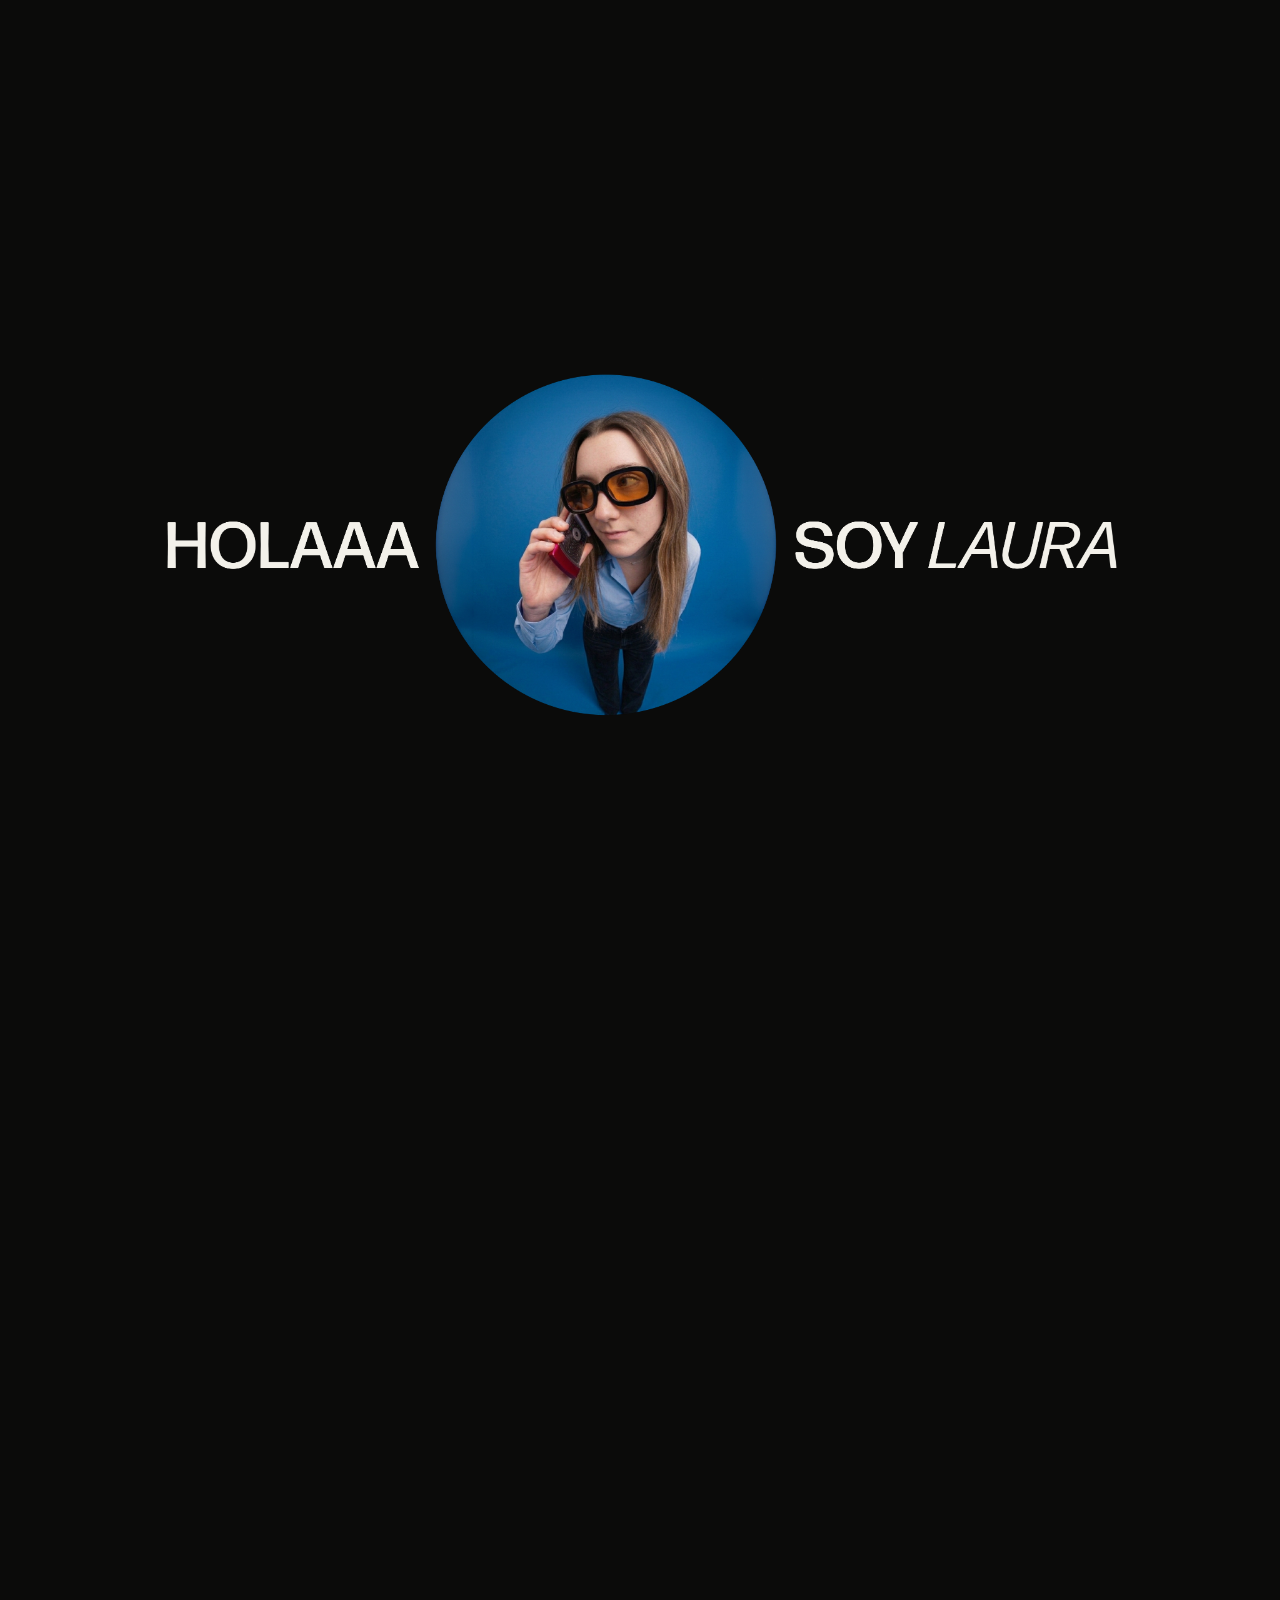
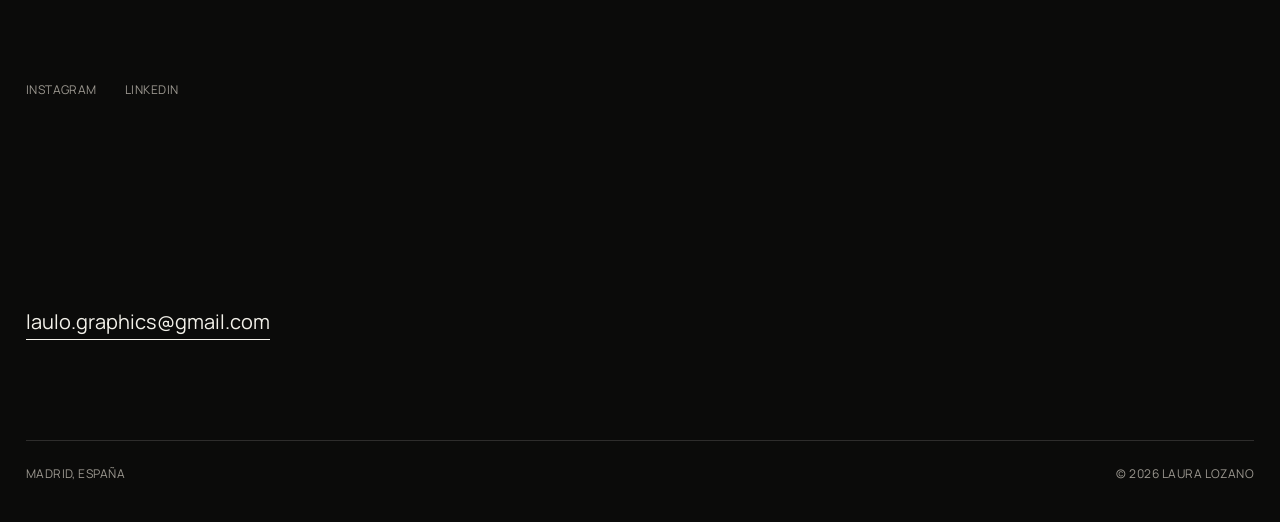
==== commit eb99048b: "arreglo" ====
--- a/index.html
+++ b/index.html
@@ -156,14 +156,6 @@
     </div>
   </a>
 
-  <a href="Wabisabi.html" class="float-item f4">
-    <span class="float-index mono">04</span>
-      <img src="img/Audrey.webp" alt="">
-      <div class="float-info">
-        <h3>Branding editorial</h3>
-        <span class="mono">Dirección de arte y rebranding</span>
-      </div>
-  </a>
 
   <a href="FotosTwinPeaks.html" class="float-item f4">
     <span class="float-index mono">04</span>
